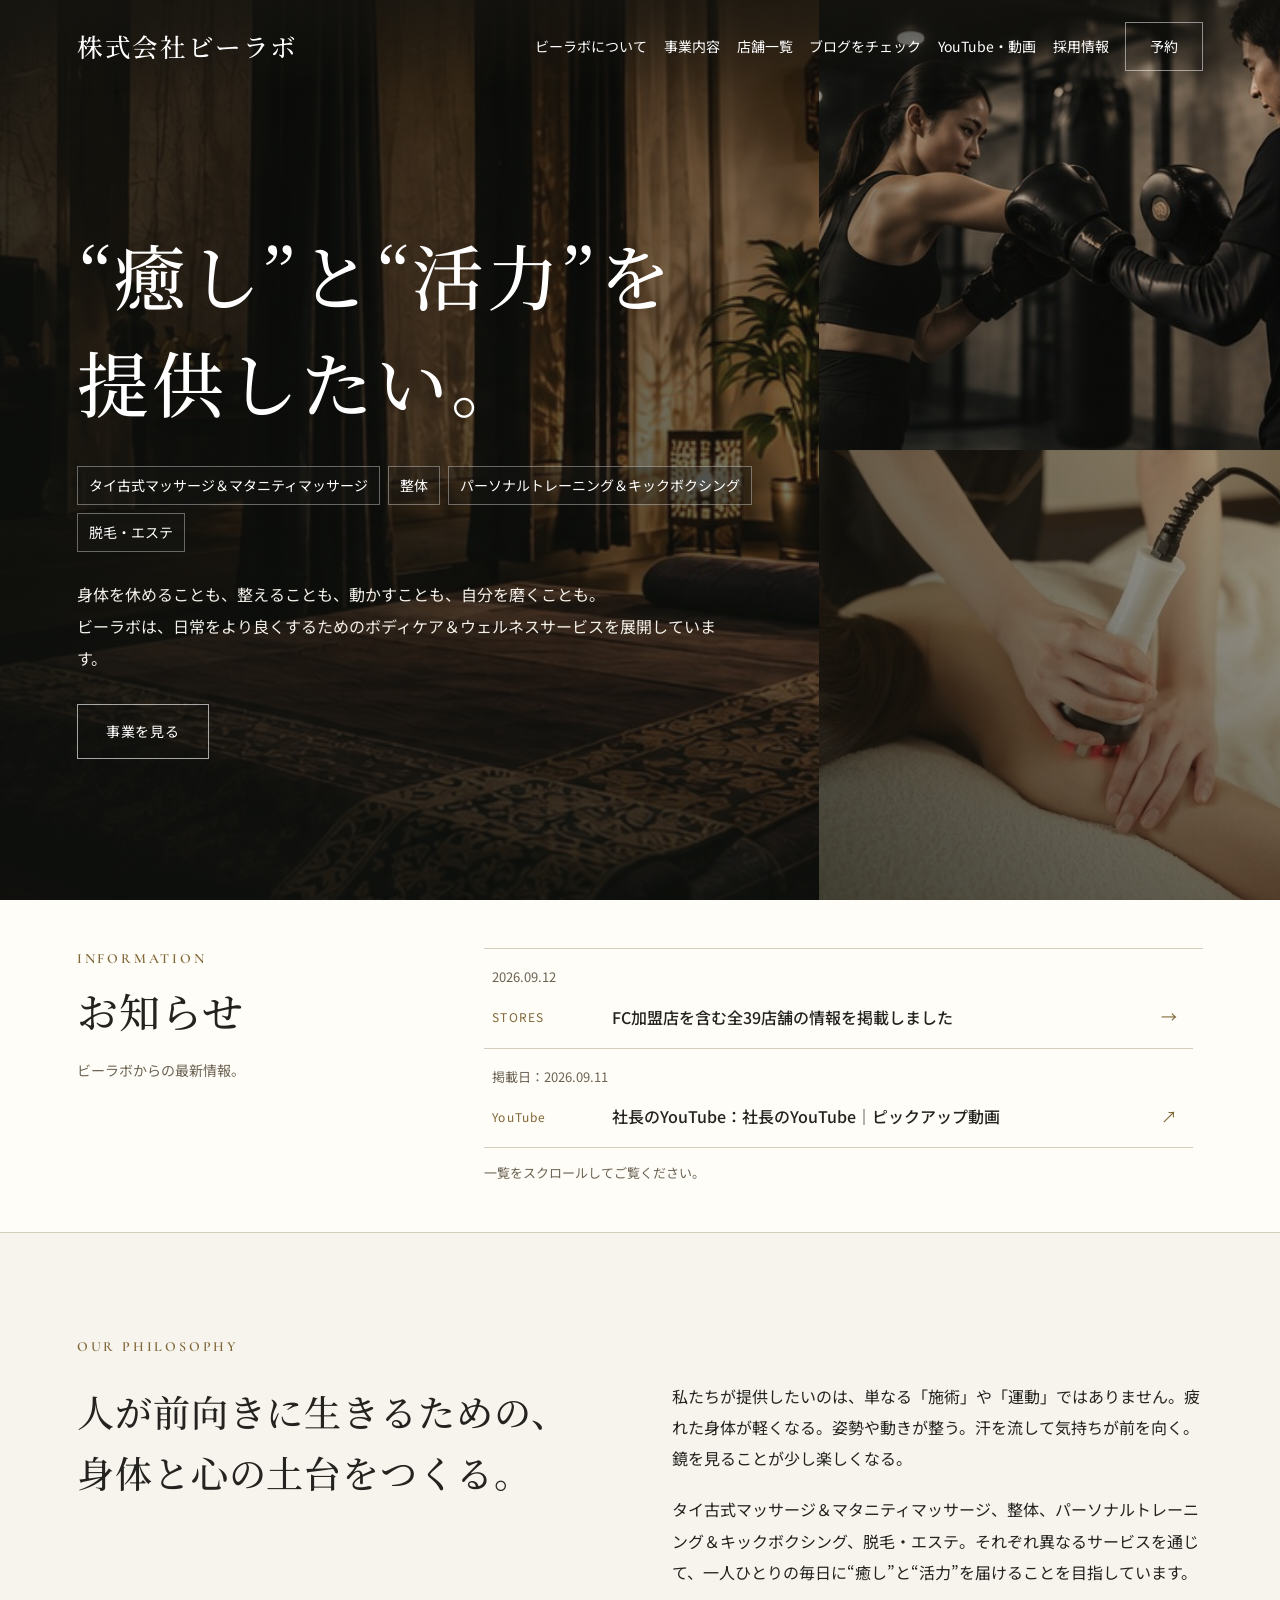
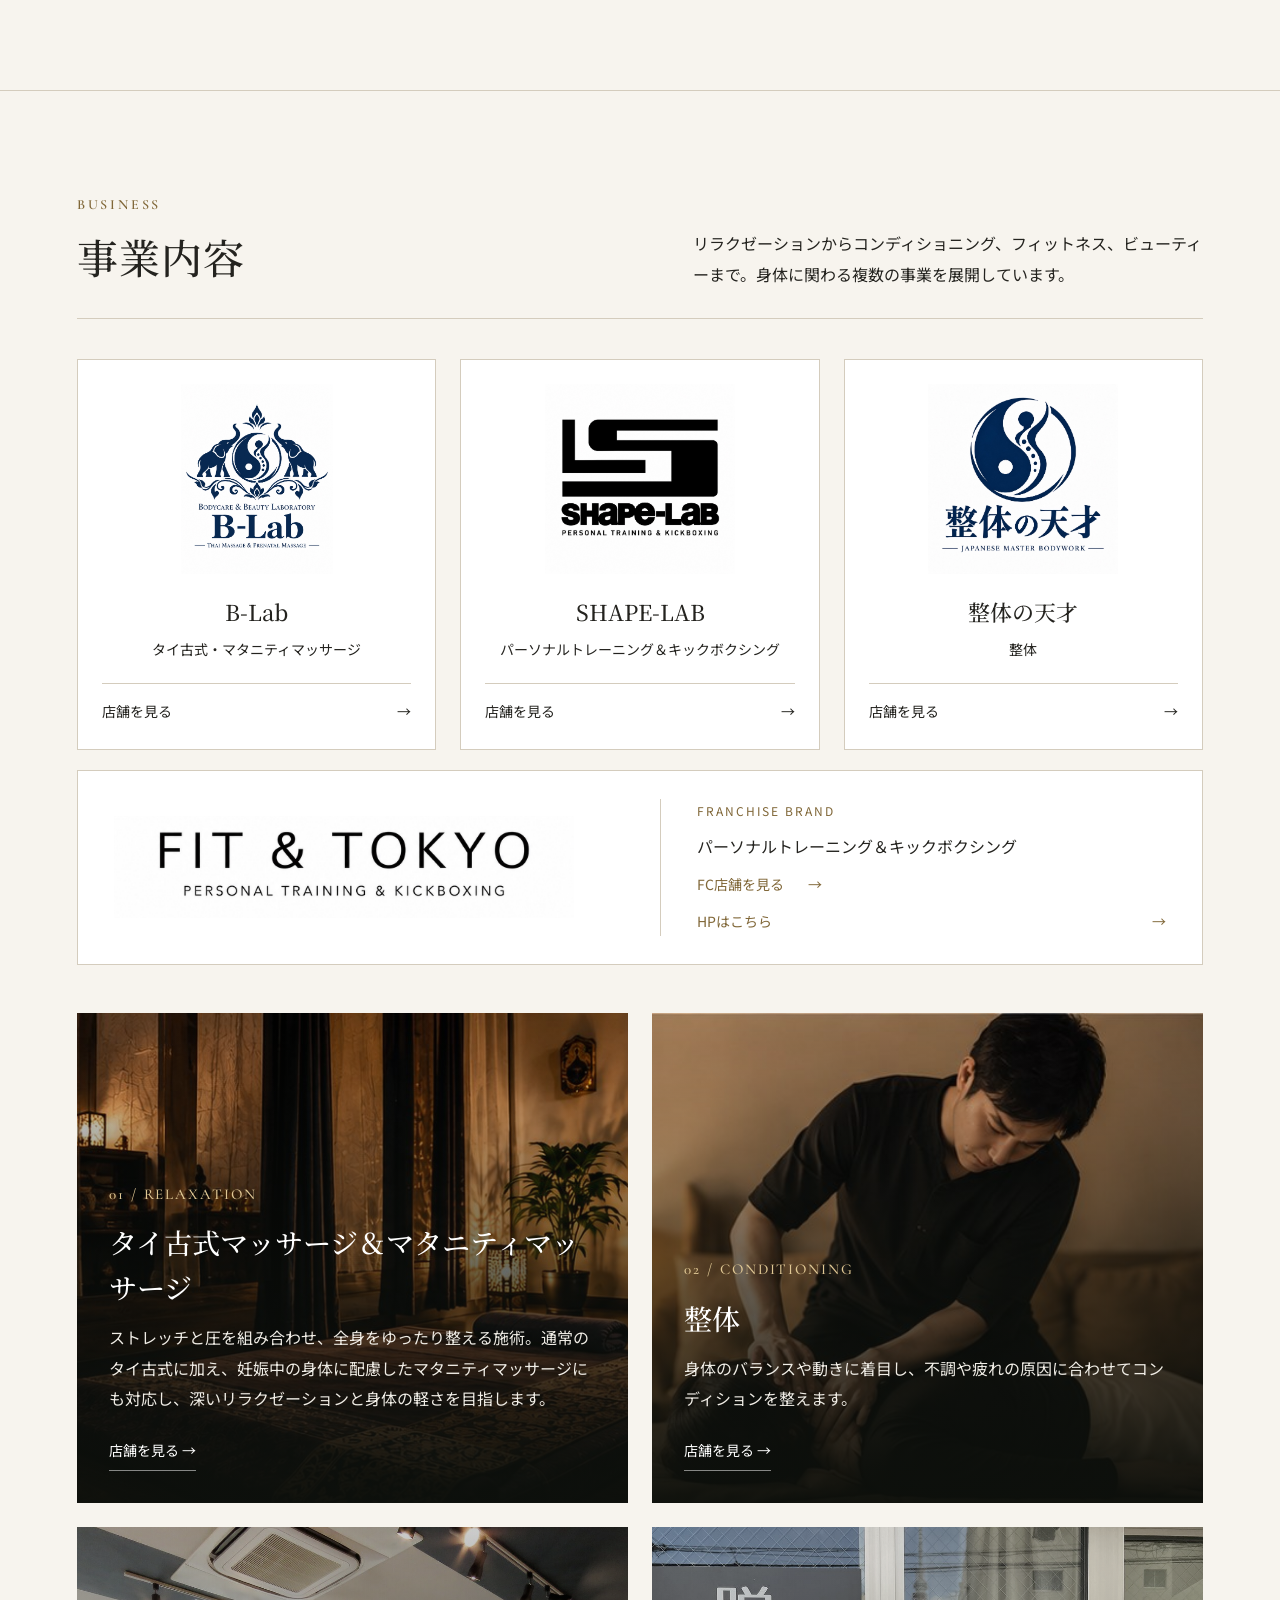
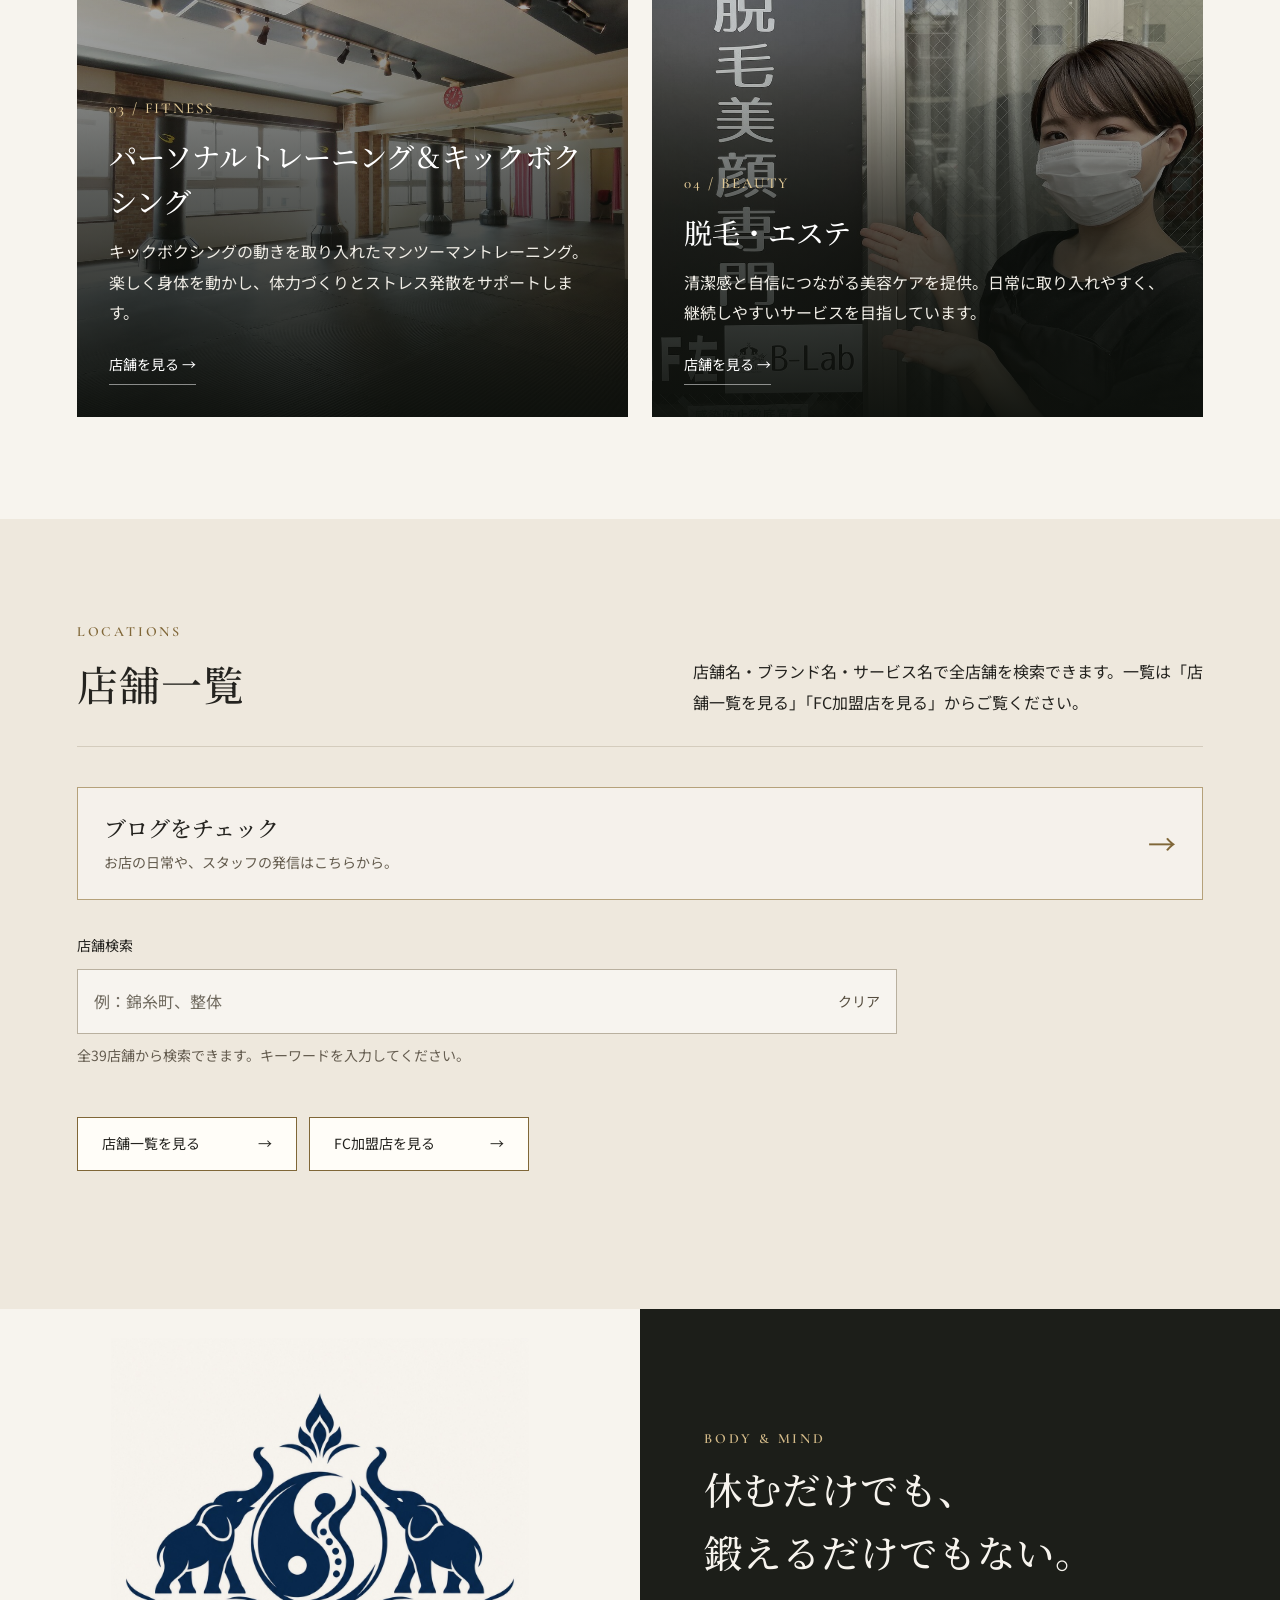
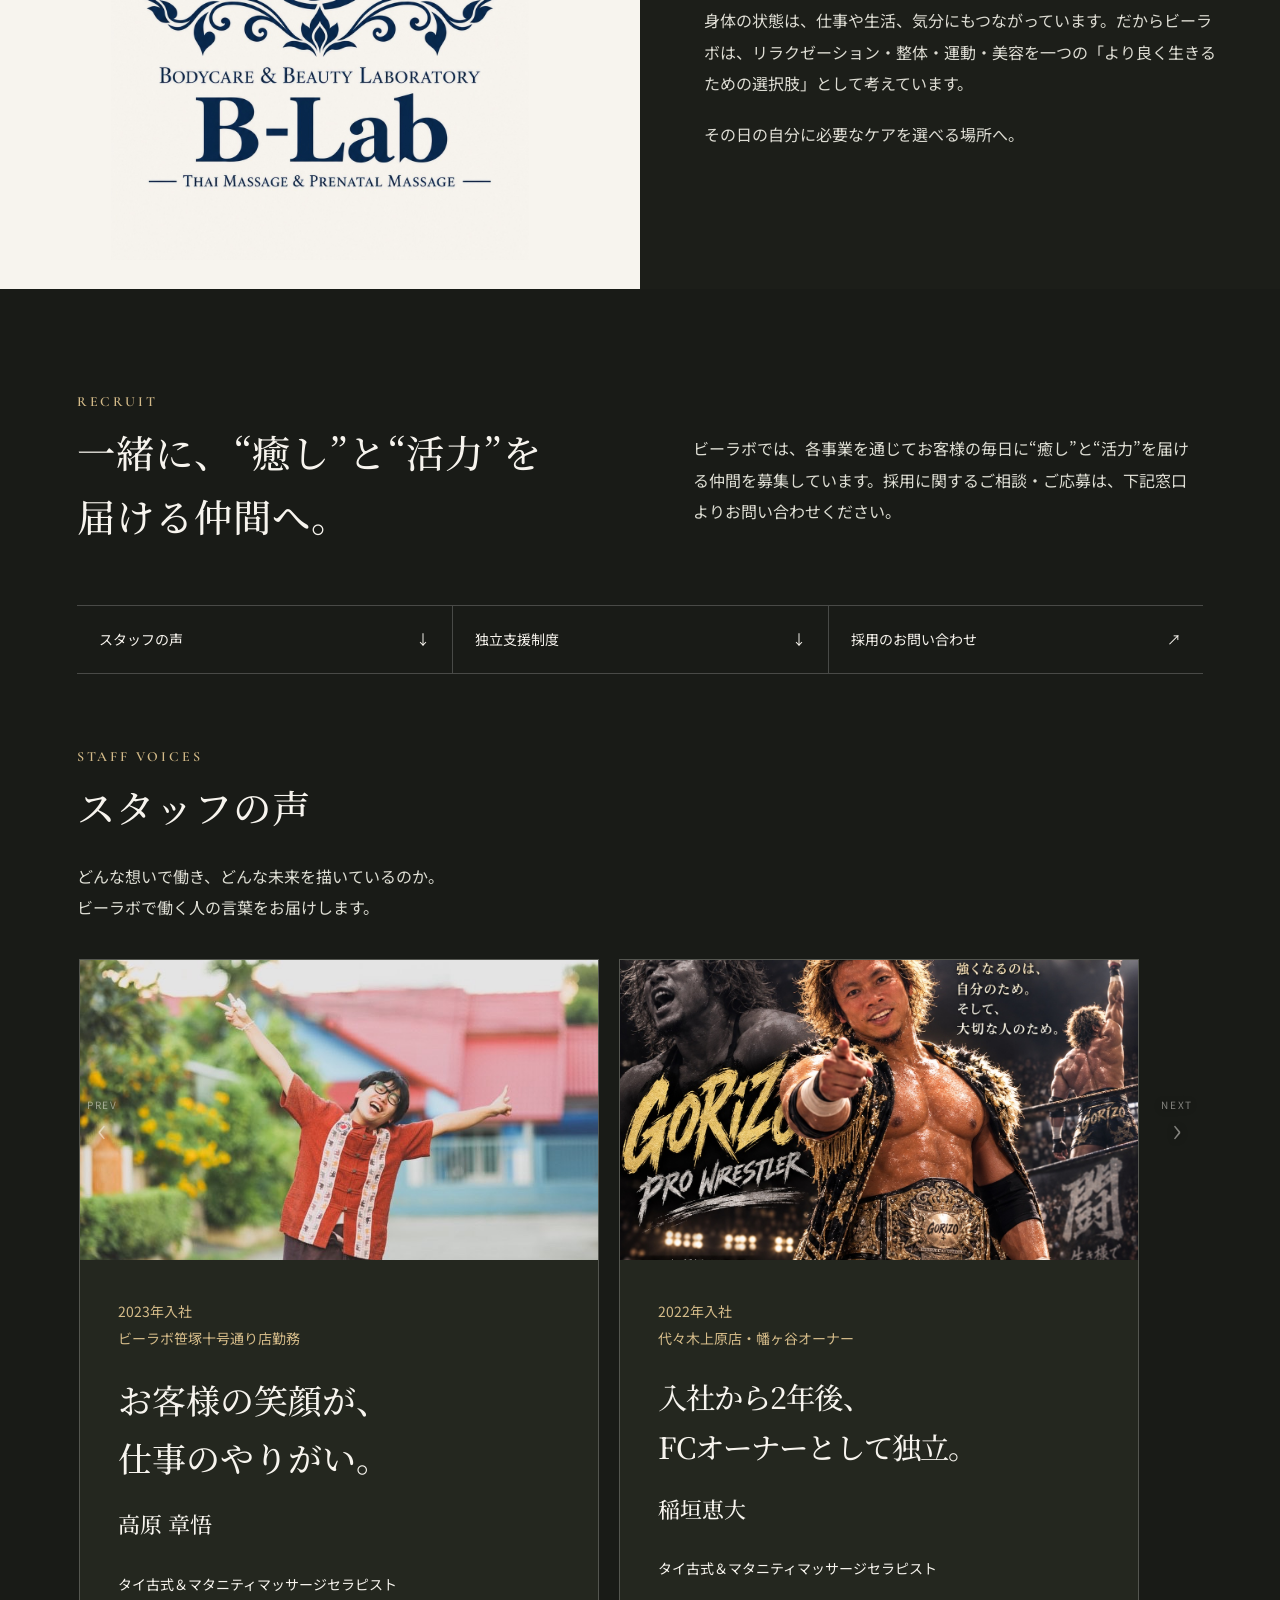
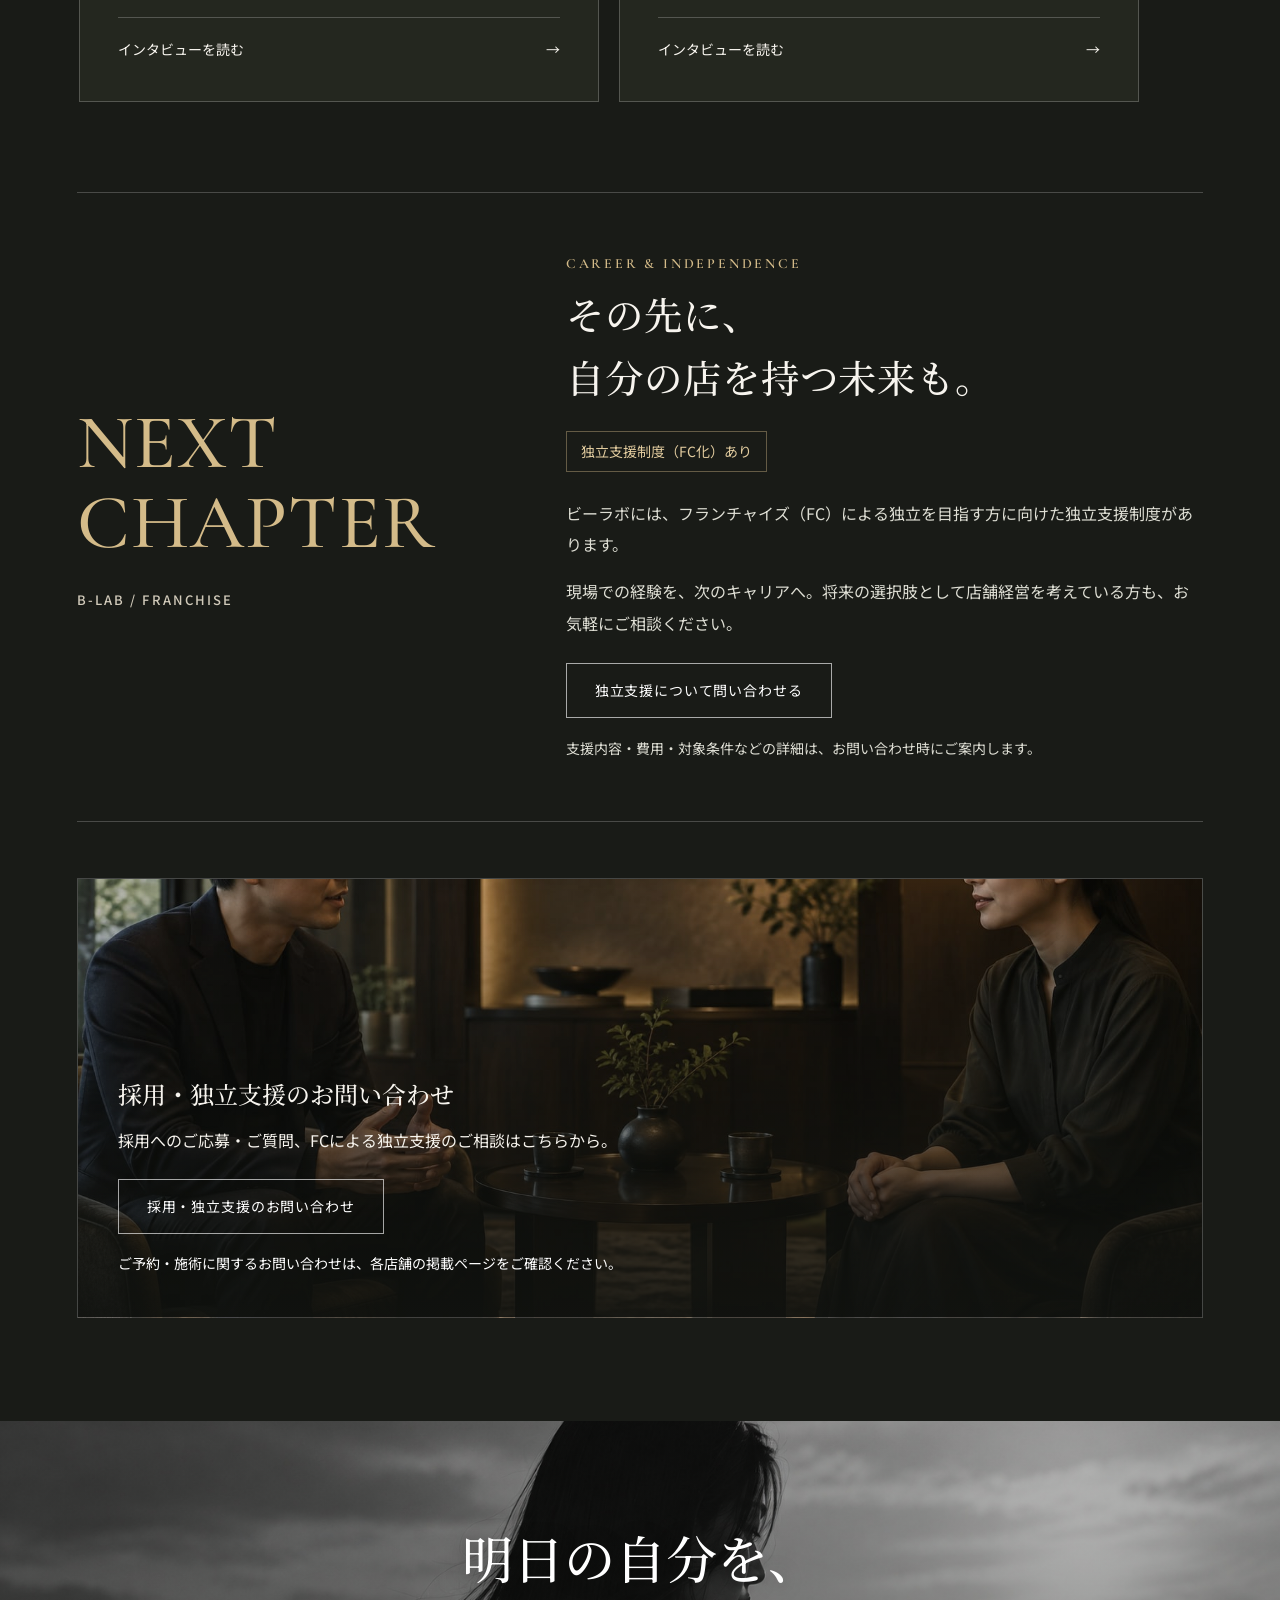
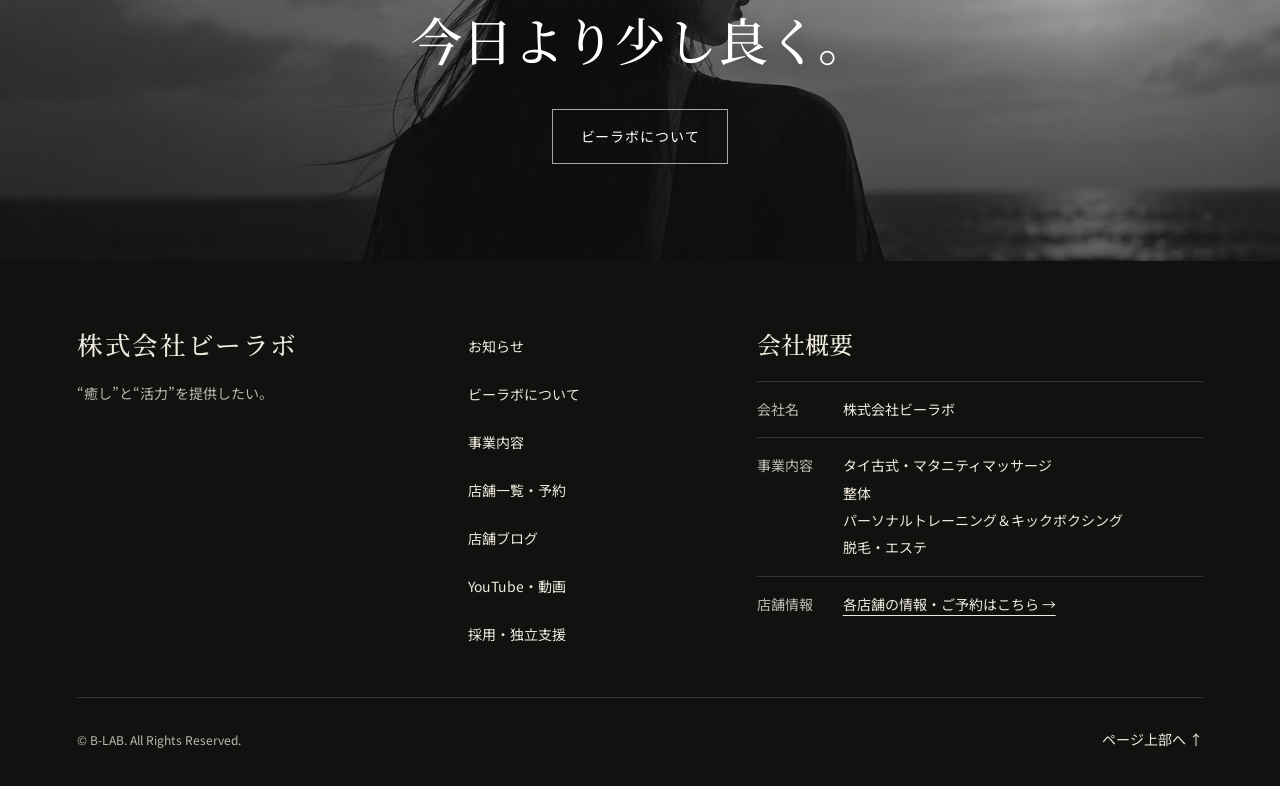
==== index.html @ 7baa9256 "Set B-LAB favicon" ====
<!doctype html>
<html lang="ja">
<head>
  <meta charset="utf-8" />
  <meta name="viewport" content="width=device-width, initial-scale=1" />
  <meta name="description" content="株式会社ビーラボ。タイ古式マッサージ＆マタニティマッサージ、整体、パーソナルトレーニング＆キックボクシング、脱毛・エステを通じて、“癒し”と“活力”を提供します。" />
  <meta name="google-site-verification" content="dTaSn4m3Mqe2Ze1Lvx7oLe61tn_nbYb9NrvXR_ks0ZA" />
  <link rel="canonical" href="https://bodycare-b-lab.com/" />
  <link rel="icon" type="image/svg+xml" href="/assets/b-lab-icon.svg" />
  <link rel="apple-touch-icon" href="/assets/b-lab-icon.svg" />
  <title>株式会社ビーラボ | “癒し”と“活力”を提供したい。</title>
  <script type="application/ld+json">
  {
    "@context":"https://schema.org",
    "@type":"Organization",
    "name":"株式会社ビーラボ",
    "url":"https://bodycare-b-lab.com/",
    "logo":"https://bodycare-b-lab.com/assets/b-lab-icon.svg",
    "description":"タイ古式マッサージ、マタニティマッサージ、整体、パーソナルトレーニング、キックボクシング、脱毛・エステを展開する株式会社ビーラボ"
  }
  </script>
  <link rel="preconnect" href="https://fonts.googleapis.com">
  <link rel="preconnect" href="https://fonts.gstatic.com" crossorigin>
  <link href="https://fonts.googleapis.com/css2?family=Cormorant+Garamond:wght@500;600&family=Noto+Sans+JP:wght@400;500;600;700&family=Noto+Serif+JP:wght@400;500;600&display=swap" rel="stylesheet">
  <style>
:root{--ink:#24231f;--paper:#f7f4ee;--gold:#806738;--line:#d4ccbd;--gutter:clamp(24px,6vw,100px);--serif:"Noto Serif JP",serif}
*{box-sizing:border-box}html{scroll-behavior:smooth;scroll-padding-top:100px}body{margin:0;background:var(--paper);color:var(--ink);font:400 16px/1.95 "Noto Sans JP",sans-serif}a{color:inherit;text-decoration:none}button,input{font:inherit}button,a{-webkit-tap-highlight-color:transparent}button{cursor:pointer}img{max-width:100%;display:block}h1,h2,h3,p{overflow-wrap:anywhere}[hidden]{display:none!important}:focus-visible{outline:3px solid #aa8648;outline-offset:5px}section[id]{scroll-margin-top:100px}
.site-header{position:fixed;inset:0 0 auto;z-index:100;display:flex;justify-content:space-between;align-items:center;gap:24px;padding:22px var(--gutter);color:#fff;background:linear-gradient(#171510a6,transparent);transition:background .25s,padding .25s}.site-header.scrolled,.site-header.menu-open{background:#181712f5;backdrop-filter:blur(14px)}.brand{font:500 clamp(22px,2vw,30px)/1.5 var(--serif);letter-spacing:.07em;white-space:nowrap}.nav{display:flex;gap:clamp(18px,2vw,32px);align-items:center;font-size:14px}.nav a{padding:10px 0}.nav a:hover{color:#dfc99d}.nav .nav-cta{border:1px solid #ffffff80;padding:10px 24px}.menu-toggle{display:none;color:inherit;background:none;border:1px solid #ffffff70;min-height:44px;padding:7px 14px;font-size:14px}
.hero{position:relative;min-height:min(900px,100svh);display:flex;align-items:center;color:white;background:#171510;isolation:isolate}.hero-grid{position:absolute;inset:0;display:grid;grid-template-columns:64% 36%;grid-template-rows:1fr 1fr;z-index:-2;overflow:hidden}.hero-grid div{background-position:center;background-size:cover;filter:saturate(.8);min-width:0}.hero-a{grid-row:1/3}.hero-overlay{position:absolute;inset:0;z-index:-1;background:linear-gradient(90deg,#0e100ddb 0%,#11130e85 60%,#11130e25),linear-gradient(0deg,#11130e75,transparent 65%)}.hero-content{width:100%;max-width:1600px;margin:auto;padding:180px var(--gutter) 100px}.hero h1{font:500 clamp(40px,5.6vw,80px)/1.5 var(--serif);letter-spacing:.04em;margin:0 0 30px}.hero-copy{max-width:660px;margin:26px 0 30px;font-size:16px;color:#f3f0e9;line-height:2}.service-tags{display:flex;flex-wrap:wrap;gap:8px;max-width:720px}.service-tags span{font-size:14px;border:1px solid #ffffff5c;padding:5px 11px;background:#181a1655}.btn{display:inline-flex;align-items:center;justify-content:center;min-height:52px;padding:13px 28px;border:1px solid;letter-spacing:.06em;font-size:14px;transition:background .2s,color .2s}.btn-light{color:white;border-color:#ffffffa0}.btn-light:hover{background:white;color:#24231f}.btn-dark{border-color:var(--ink)}
.section,.recruit{padding:clamp(72px,8vw,120px) max(var(--gutter),calc((100vw - 1320px)/2))}.kicker{font:600 14px/1.5 "Cormorant Garamond",serif;letter-spacing:.2em;color:var(--gold)}.lead-grid{display:grid;grid-template-columns:1fr 1fr;gap:clamp(32px,5vw,80px);margin-top:24px}.section h2,.split h2,.recruit h2{font:500 clamp(30px,3.2vw,46px)/1.65 var(--serif);letter-spacing:.025em;margin:8px 0 22px}.lead-grid h2{margin:0;font-size:clamp(29px,2.9vw,43px)}.lead-grid p{margin:0 0 20px}.lead-grid p:last-child{margin:0}.business{border-top:1px solid var(--line)}.section-heading{display:flex;justify-content:space-between;align-items:flex-end;gap:48px;margin-bottom:40px;padding-bottom:28px;border-bottom:1px solid var(--line)}.section-heading h2{margin-bottom:0}.section-heading p{max-width:510px;margin:0}.business-grid{display:grid;grid-template-columns:repeat(2,minmax(0,1fr));gap:24px}.business-card{position:relative;isolation:isolate;overflow:hidden;background:#252621;color:white;display:flex;align-items:flex-end;min-height:490px;padding:32px}.business-card::before{content:"";position:absolute;inset:0;z-index:-2;background-position:center;background-size:cover;transition:transform .5s}.business-card::after{content:"";position:absolute;inset:0;z-index:-1;background:linear-gradient(0deg,#0d100cf5,#0d100c9c 48%,#0d100c0d 100%)}.business-card:hover::before{transform:scale(1.035)}.business-no{font:500 15px/1.5 "Cormorant Garamond",serif;letter-spacing:.13em;color:#e0c895}.business-card h3{font:500 clamp(23px,2.2vw,32px)/1.6 var(--serif);margin:12px 0}.business-card p{font-size:16px;line-height:1.9;margin:0;color:#f0ede6}.business-card .inner::after{content:"店舗を見る →";display:inline-block;margin-top:24px;padding-bottom:5px;border-bottom:1px solid #ffffff80;font-size:14px}
.stores{background:#eee8dd}.store-search-wrap{margin:0 0 48px;max-width:820px}.store-search-label{display:block;font-size:14px;margin-bottom:10px}.store-search-box{display:grid;grid-template-columns:minmax(0,1fr) auto;background:#ffffff8c;border:1px solid #b9b09f;padding:0 16px}.store-search-box:focus-within{outline:2px solid var(--gold);outline-offset:3px}.store-search-box input{min-width:0;width:100%;appearance:none;border:0;background:transparent;padding:16px 0;color:var(--ink);font-size:16px;outline:none}.store-search-box input::placeholder{color:#706a5f}.store-search-box button{border:0;background:none;min-height:48px;padding:8px 0 8px 16px;font-size:14px;color:#554c3e}.store-search-count{font-size:14px;color:#655d50;margin:8px 0}.store-groups{display:grid;gap:48px}.store-group{display:grid;grid-template-columns:minmax(0,.8fr) minmax(0,1.5fr);gap:clamp(24px,5vw,80px);align-items:start}.store-group-head{display:flex;gap:16px;position:sticky;top:110px}.store-group-head>div{min-width:0}.store-group-no{font:500 22px/1.4 "Cormorant Garamond",serif;color:var(--gold)}.store-group-en{font:600 13px/1.6 "Cormorant Garamond",serif;letter-spacing:.1em;color:#796338}.store-group h3{font:500 25px/1.6 var(--serif);margin:8px 0 0}.store-list{border-top:1px solid #c9c0b0;min-width:0}.store-row{display:grid;grid-template-columns:minmax(0,1fr) auto;gap:20px;align-items:center;min-height:76px;padding:20px 10px;border-bottom:1px solid #c9c0b0;font-size:16px;transition:background .2s}.store-row:hover{background:#ffffff75}.store-row span{overflow-wrap:anywhere}.store-arrow{color:#796338;font-size:22px}.store-empty{padding:24px;border:1px solid var(--line)}
.split{display:grid;grid-template-columns:1fr 1fr;background:#1c1e19;color:#f7f4ee}.split-image{min-height:580px;background-position:center;background-size:cover}.split-copy{padding:72px clamp(28px,5vw,80px);align-self:center}.split h2{font-size:clamp(28px,3vw,44px)}.split p{color:#dddcd3;margin:0 0 20px}.split .kicker,.recruit .kicker{color:#d4bb89}.recruit{background:#191b17;color:#f7f4ee}.recruit-top{display:grid;grid-template-columns:1.1fr 1fr;gap:56px;align-items:center;margin-bottom:36px}.recruit h2{font-size:clamp(28px,3vw,44px)}.recruit-intro{color:#deded4;margin:0}.recruit-info{max-width:none}.contact-box{padding:40px;display:flex;flex-direction:column;align-items:flex-start;border:1px solid #ffffff38;background-color:#252820;background-position:center;background-size:cover}.contact-box h3{font:500 24px/1.6 var(--serif);margin:0 0 12px}.contact-box p{margin:0 0 22px;font-size:16px}.contact-box .recruit-note{font-size:14px;margin:16px 0 0;color:#deded4}.closing{min-height:440px;padding:80px 24px;display:grid;place-items:center;text-align:center;color:white;background-size:cover;background-position:center}.closing h2{font:500 clamp(32px,4vw,56px)/1.6 var(--serif);margin:0 0 28px}footer{padding:40px var(--gutter);background:#10120f;color:#eee9dd;display:flex;justify-content:space-between;align-items:center;gap:24px}footer p{font-size:12px;color:#b9baaf;margin:0}
@media(min-width:1600px){.hero-content{padding-left:140px}.hero{min-height:850px}}
@media(max-width:1050px){.site-header{padding:16px var(--gutter)}.menu-toggle{display:block}.nav{display:none;position:absolute;top:100%;left:0;right:0;background:#191b17;flex-direction:column;align-items:stretch;gap:0;padding:8px var(--gutter) 24px;max-height:calc(100dvh - 76px);overflow:auto}.nav.open{display:flex}.nav a{padding:16px 0;border-bottom:1px solid #ffffff26}.nav .nav-cta{text-align:center;margin-top:16px;padding:12px}.business-card{padding:26px;min-height:510px}.section-heading{gap:28px}.section-heading p{max-width:48%}.recruit-top{gap:32px}.store-group{grid-template-columns:minmax(0,1fr) minmax(0,1.4fr)}}
@media(max-width:760px){html{scroll-padding-top:88px}section[id]{scroll-margin-top:88px}.site-header{padding:14px 24px}.brand{font-size:22px;letter-spacing:.02em}.hero{min-height:100svh;align-items:flex-end}.hero-grid{grid-template-columns:1fr;grid-template-rows:1fr}.hero-a{grid-row:1;grid-column:1;background-position:57% center}.hero-b,.hero-c{display:none}.hero-overlay{background:linear-gradient(0deg,#10120df5 0%,#10120da6 58%,#10120d40 100%)}.hero-content{padding:150px 24px max(48px,env(safe-area-inset-bottom))}.hero h1{font-size:clamp(32px,7.8vw,54px);line-height:1.6;margin-bottom:24px;letter-spacing:0}.hero-copy{font-size:16px;margin:24px 0;line-height:1.9}.hero-copy br{display:none}.service-tags{gap:7px}.service-tags span{font-size:14px;padding:3px 8px;line-height:1.7}.hero .btn{min-width:180px}.section,.recruit{padding:72px 24px}.lead-grid,.recruit-top,.store-group,.split{grid-template-columns:minmax(0,1fr);gap:28px}.lead-grid h2{font-size:clamp(27px,5.6vw,36px)}.lead-grid h2 br{display:none}.section-heading{display:block;margin-bottom:28px;padding-bottom:24px}.section-heading p{max-width:none;margin-top:16px}.business-grid{grid-template-columns:minmax(0,1fr);gap:20px}.business-card{min-height:460px;padding:28px 24px}.business-card h3{font-size:27px}.store-groups{gap:40px}.store-group-head{position:static}.store-group h3{font-size:23px}.store-row{padding:20px 2px;gap:16px}.store-search-wrap{margin-bottom:36px}.store-search-box{padding:0 12px}.store-search-box button{padding-left:12px}.split{gap:0}.split-image{min-height:0;aspect-ratio:4/3}.split-copy{padding:56px 24px}.split h2,.recruit h2{font-size:clamp(27px,5.8vw,36px)}.recruit h2 br{display:none}.recruit-top{margin-bottom:28px}.contact-box{padding:28px 24px}.contact-box h3{font-size:22px}.contact-box .btn{width:100%}.closing{min-height:380px;padding:64px 24px}footer{display:block;padding:32px 24px}footer p{margin-top:16px}}
@media(max-width:360px){.site-header{padding:12px 16px}.brand{font-size:20px}.menu-toggle{padding:7px 10px}.hero-content{padding-left:20px;padding-right:20px}.section,.recruit{padding-left:20px;padding-right:20px}.business-card{padding:24px 20px}.business-card h3{font-size:24px}}
@media(prefers-reduced-motion:reduce){html{scroll-behavior:auto}*,*::before,*::after{transition:none!important;animation:none!important}}

.hero-a{grid-row:1/3;background-image:url("[data-uri]")}
.hero-b{background-image:url("[data-uri]")}
.hero-c{background-image:url("[data-uri]")}
.business-card:nth-child(1)::before{background-image:url("[data-uri]")}
.business-card:nth-child(2)::before{background-image:url("[data-uri]")}
.business-card:nth-child(3)::before{background-image:url("assets/personal-training-studio.jpg");background-position:48% center;filter:saturate(.7) brightness(.82) contrast(1.08)}
.business-card:nth-child(4)::before{background-image:url("[data-uri]")}
.contact-box{background:linear-gradient(0deg,rgba(16,18,15,.92),rgba(16,18,15,.34) 68%,rgba(16,18,15,.14)),url("assets/recruit-interview.jpg") center top/cover no-repeat;background-color:#191b17;min-height:440px;justify-content:flex-end}
@media(max-width:760px){.contact-box{background-image:linear-gradient(0deg,#191b17 0%,#191b17 55%,transparent 84%),url("assets/recruit-interview.jpg");background-size:100% 100%,100% auto;min-height:440px;padding-top:calc((100vw - 48px)/2.4)}}
.split-image{background-image:url("assets/b-lab-thai-logo.jpeg");background-color:#f7f4ee;background-size:auto 90%;background-position:center;background-repeat:no-repeat;background-blend-mode:multiply}
@media(max-width:760px){.split-image{aspect-ratio:1/1}}
.closing{background-image:linear-gradient(180deg,rgba(16,18,15,.22),rgba(16,18,15,.42) 60%,rgba(16,18,15,.65)),url("assets/closing-seaside.jpeg");background-position:center,center 44%;background-color:#10120f}.closing h2{text-shadow:0 2px 20px rgba(0,0,0,.4)}
@media(max-width:760px){.closing{min-height:460px;background-position:center,53% center}}

/* Careers and journal links */
.store-row{grid-template-columns:minmax(0,1fr);gap:10px;padding:22px 12px}.store-name{display:block;min-width:0;font-size:16px}.store-name:hover{text-decoration:underline;text-underline-offset:5px}.store-booking{display:block;margin-top:6px;font-size:13px;color:#66573b}.store-actions{display:flex;flex-wrap:wrap;gap:10px}.store-blog{display:inline-flex;align-items:center;gap:24px;min-height:44px;padding:7px 16px;border:1px solid #b9ae99;font-size:14px;background:#ffffff66}.store-blog:hover{background:white}.blog-unavailable{font-size:13px;color:#665e51}.recruit-nav{display:grid;grid-template-columns:repeat(3,minmax(0,1fr));border-top:1px solid #ffffff35;border-bottom:1px solid #ffffff35;margin:0 0 72px}.recruit-nav a{display:flex;justify-content:space-between;align-items:center;gap:12px;padding:20px 22px;font-size:14px}.recruit-nav a+a{border-left:1px solid #ffffff35}.recruit-nav a:hover{background:#ffffff0c}.career-heading{margin-bottom:32px}.career-heading p{margin:0;color:#deded4}.voices-block{padding-bottom:72px}.voices-layout{display:grid;grid-template-columns:1fr 1fr;border:1px solid #ffffff2d;background:#ffffff04}.voice-intro{padding:40px;border-right:1px solid #ffffff2d}.voice-status{display:inline-block;border:1px solid #bba780;color:#e2d5ba;padding:4px 12px;font-size:13px;letter-spacing:.08em}.voice-intro h3{font:500 clamp(26px,2.8vw,38px)/1.65 var(--serif);margin:24px 0 20px}.voice-intro p{font-size:16px;color:#deded4;margin:0}.voice-topics{padding:32px 40px}.voice-topics>div{display:flex;gap:20px;align-items:center;border-bottom:1px solid #ffffff25;padding:14px 0}.voice-topics>div span{font:500 22px "Cormorant Garamond",serif;color:#d4bb89}.voice-topics>div p{margin:0}.voice-footnote{font-size:14px;color:#deded4;margin:24px 0 12px}.text-link{display:inline-flex;align-items:center;gap:20px;min-height:44px;border-bottom:1px solid #d4bb89;font-size:14px;color:#ecdbb9}.franchise-block{display:grid;grid-template-columns:.8fr 1.2fr;border-top:1px solid #ffffff35;border-bottom:1px solid #ffffff35;padding:60px 0;gap:64px;margin-bottom:56px;align-items:center}.franchise-mark{font:500 clamp(48px,6vw,88px)/1.05 "Cormorant Garamond",serif;color:#d4bb89;letter-spacing:.015em}.franchise-mark span{display:block;font:500 13px/1.8 "Noto Sans JP",sans-serif;letter-spacing:.16em;margin-top:24px;color:#d1caba}.franchise-badge{display:inline-block;padding:6px 14px;border:1px solid #d4bb8966;color:#e2cc9f;font-size:14px;margin:0 0 10px}.franchise-copy p{color:#deded4}.franchise-copy .franchise-note{font-size:14px;line-height:1.8;margin:18px 0 0}.franchise-copy .btn{margin-top:8px}.recruit-info{scroll-margin-top:100px}
@media(max-width:760px){.recruit-nav{grid-template-columns:1fr;margin-bottom:48px}.recruit-nav a{padding:16px 4px;min-height:56px}.recruit-nav a+a{border-left:0;border-top:1px solid #ffffff25}.voices-block{padding-bottom:48px}.voices-layout{grid-template-columns:1fr}.voice-intro{padding:28px 24px;border-right:0;border-bottom:1px solid #ffffff2d}.voice-topics{padding:20px 24px 28px}.career-heading p br{display:none}.franchise-block{grid-template-columns:1fr;gap:32px;padding:40px 0;margin-bottom:40px}.franchise-mark{font-size:52px}.franchise-copy .btn{width:100%;padding:13px 16px}.store-row{padding:20px 4px}.store-blog{min-height:44px}.voice-topics>div{gap:14px}}

/* Compact locations; journal on a separate page. */
.store-row{padding:0;gap:0}.store-name{display:flex;justify-content:space-between;align-items:center;gap:20px;min-height:76px;padding:16px 10px}.store-booking{flex-shrink:0;margin:0;font-size:13px}.blog-gateway{display:flex;align-items:center;justify-content:space-between;gap:24px;border:1px solid #b5a17a;background:#ffffff65;padding:22px 26px;margin-bottom:32px;transition:background .2s}.blog-gateway:hover{background:#fff}.blog-gateway strong{display:block;font:500 22px/1.6 var(--serif)}.blog-gateway>span>span{display:block;font-size:14px;margin-top:4px;color:#645c4e}.gateway-arrow{font-size:28px;color:#806738}.nav{gap:clamp(12px,1.3vw,24px)}
@media(max-width:760px){.store-name{align-items:flex-start;flex-direction:column;gap:4px;padding:14px 2px;min-height:70px}.blog-gateway{padding:18px 20px}.blog-gateway strong{font-size:20px}.blog-gateway>span>span{font-size:14px}.nav{gap:0}}
</style>
<style>
.information{background:#fffdf8;border-bottom:1px solid var(--line);padding-top:64px;padding-bottom:64px}.info-layout{display:grid;grid-template-columns:1fr 2fr;gap:48px}.info-layout h2{margin-bottom:12px}.info-layout p{margin:0;color:#6c6353;font-size:14px}.information-list{min-width:0;border-top:1px solid var(--line)}.information-item{display:grid;grid-template-columns:100px minmax(0,1fr) 24px;gap:12px 20px;padding:22px 8px;border-bottom:1px solid var(--line);align-items:center}.information-item time{grid-column:1/-1;font-size:13px;color:#6c6353}.information-item strong{font-size:16px;font-weight:500;line-height:1.8}.info-category{font-size:12px;letter-spacing:.1em;color:var(--gold)}.info-arrow{color:var(--gold)}a.information-item:hover{background:#f4eee3}
footer.site-footer{display:block;padding:64px var(--gutter) 24px}.footer-inner{max-width:1320px;margin:auto;display:grid;grid-template-columns:1fr .7fr 1.3fr;gap:48px;padding-bottom:40px}.footer-brand .brand{white-space:normal}.footer-brand p{margin-top:16px;font-size:14px}.footer-nav{display:grid;align-content:start;gap:4px;font-size:14px}.footer-nav a{display:flex;align-items:center;min-height:44px}.footer-company h2{font:500 24px/1.6 var(--serif);margin:0 0 18px}.footer-company dl{margin:0;font-size:14px}.footer-company dl>div{display:grid;grid-template-columns:70px minmax(0,1fr);gap:16px;border-top:1px solid #ffffff26;padding:14px 0}.footer-company dt{color:#b9baaf}.footer-company dd{margin:0;overflow-wrap:anywhere}.footer-company a{text-decoration:underline;text-underline-offset:5px}.footer-bottom{max-width:1320px;margin:auto;border-top:1px solid #ffffff26;padding-top:20px;display:flex;align-items:center;justify-content:space-between;gap:20px}.footer-bottom p{margin:0}.footer-bottom a{font-size:14px;min-height:44px;display:inline-flex;align-items:center}
@media(max-width:1050px){.footer-inner{grid-template-columns:1fr 1fr}.footer-company{grid-column:1/-1}}
@media(max-width:760px){.info-layout{grid-template-columns:minmax(0,1fr);gap:24px}.information{padding:48px 24px}.information-item{grid-template-columns:minmax(0,1fr) 24px;gap:6px;padding:18px 2px}.information-item time,.info-category{grid-column:1}.information-item strong{grid-column:1;grid-row:auto}.info-arrow{grid-column:2;grid-row:2}.footer-inner{grid-template-columns:minmax(0,1fr);gap:32px}.footer-company{grid-column:auto}.footer-nav{grid-template-columns:1fr 1fr}.footer-bottom{align-items:flex-start;flex-direction:column;gap:8px}footer.site-footer{padding:48px 24px 24px}}
</style>
<style>
.brand-showcase{display:grid;grid-template-columns:repeat(3,minmax(0,1fr));gap:24px;margin:0 0 48px}
.brand-tile{min-width:0;display:flex;flex-direction:column;align-items:center;text-align:center;padding:24px;border:1px solid var(--line);background:#fff;color:var(--ink);transition:border-color .2s,box-shadow .2s}
.brand-tile:hover{border-color:var(--gold);box-shadow:0 8px 24px #24231f0c}
.brand-logo-frame{display:flex;align-items:center;justify-content:center;width:100%;height:190px;margin-bottom:20px}
.brand-logo-frame img{width:auto;height:auto;max-width:100%;max-height:190px;object-fit:contain}
.brand-tile-name{font:500 22px/1.6 var(--serif);margin-bottom:8px}
.brand-tile-service{font-size:14px;line-height:1.8;margin-bottom:20px}
.brand-tile-link{font-size:14px;border-top:1px solid var(--line);padding-top:14px;margin-top:auto;display:flex;justify-content:space-between;width:100%;text-align:left}
#brand-tensai{scroll-margin-top:110px}
@media(max-width:760px){.brand-showcase{grid-template-columns:minmax(0,1fr);gap:14px;margin-bottom:32px}.brand-tile{display:grid;grid-template-columns:110px minmax(0,1fr);gap:6px 18px;padding:20px;text-align:left;align-items:center}.brand-logo-frame{grid-column:1;grid-row:1/4;height:120px;margin:0}.brand-logo-frame img{max-height:120px;width:100%}.brand-tile-name{font-size:20px;margin:0}.brand-tile-service{margin:0;font-size:14px}.brand-tile-link{margin-top:6px;padding-top:10px}#brand-tensai{scroll-margin-top:88px}}
@media(max-width:380px){.brand-tile{grid-template-columns:90px minmax(0,1fr);gap:6px 14px;padding:16px}.brand-logo-frame{height:100px}.brand-tile-name{font-size:18px}}
</style>
<style>
.staff-carousel{display:flex;gap:20px;overflow-x:auto;overscroll-behavior-x:contain;scroll-snap-type:x mandatory;scrollbar-width:thin;padding:4px 2px 18px;-webkit-overflow-scrolling:touch}.staff-carousel::-webkit-scrollbar{height:8px}.staff-carousel::-webkit-scrollbar-thumb{background:#b7aa95;border-radius:999px}.staff-carousel .staff-feature{flex:0 0 min(520px,82vw);scroll-snap-align:start;display:flex;flex-direction:column;align-items:stretch;gap:0;background:#24271f;border:1px solid #ffffff38;color:#f7f4ee;overflow:hidden}.staff-carousel .staff-feature>img{display:block;width:100%;height:clamp(220px,30vw,300px);object-fit:cover;object-position:center}.staff-feature-copy{padding:clamp(24px,4vw,38px);min-height:232px}.staff-feature-year{font-size:14px;color:#d4bb89}.staff-feature-copy h3{font:500 clamp(24px,2.7vw,34px)/1.7 var(--serif);margin:18px 0 20px}.staff-feature-copy .staff-feature-name{font:500 22px/1.6 var(--serif);margin:0 0 22px;color:#f7f4ee}.staff-feature-more{display:flex;justify-content:space-between;gap:24px;font-size:14px;border-top:1px solid #ffffff38;padding-top:18px}.staff-feature:hover{border-color:#d4bb89}.staff-feature:hover .staff-feature-more{color:#d4bb89}
@media(max-width:760px){.staff-feature{grid-template-columns:minmax(0,1fr)}.staff-feature-copy{padding:26px 24px}.staff-feature-copy h3{font-size:28px;margin:14px 0 20px}}
</style>
<style>
.ownership-nav{display:flex;gap:12px;flex-wrap:wrap;margin-bottom:36px}.ownership-nav a{display:inline-flex;align-items:center;justify-content:center;min-height:48px;padding:12px 24px;border:1px solid var(--gold);font-size:14px}.ownership-nav a:hover{background:var(--ink);color:#fff}
.ownership-heading{display:flex;justify-content:space-between;align-items:center;gap:24px;padding:0 0 24px;margin-bottom:36px;border-bottom:1px solid #b9b09f}.ownership-heading h3{font:500 30px/1.6 var(--serif);margin:8px 0 0}.ownership-heading p{margin:0;font-size:14px}
.fc-ownership{margin-top:64px;padding:36px;background:#fffdf8;border:1px solid var(--line)}
.store-group h4{font:500 25px/1.6 var(--serif);margin:8px 0 0}
@media(max-width:760px){.ownership-heading{display:block;margin-bottom:28px}.ownership-heading p{margin-top:12px}.ownership-heading h3{font-size:27px}.fc-ownership{padding:24px 16px;margin-top:48px}.store-group h4{font-size:23px}.ownership-nav{gap:10px}.ownership-nav a{flex:1;padding:12px}.fc-ownership .store-group{gap:20px}}
</style>
<style>.ownership-nav a{min-width:220px;justify-content:space-between;gap:32px;background:#fffdf8}.ownership-nav a::after{content:"→"}#storeSearchResults{margin-top:32px}@media(max-width:760px){.ownership-nav{flex-direction:column}.ownership-nav a{min-width:0;width:100%;padding:20px}}</style><style>.store-list-panel{min-width:0;min-height:0;align-self:start}.store-list[data-store-scroll]{display:block;min-height:0;overflow-y:auto;overflow-x:hidden;scrollbar-gutter:stable;scrollbar-width:auto;scrollbar-color:#806738 #eee8dd;-webkit-overflow-scrolling:touch;padding-right:8px;box-sizing:border-box}.store-list[data-store-scroll]:focus-visible{outline:2px solid #806738;outline-offset:4px}.store-scroll-note{font-size:14px;color:#6c6353;margin:12px 0 0;line-height:1.8}</style><style>.information-panel{min-width:0;min-height:0;align-self:start}.information-list[data-news-scroll]{overflow-y:auto;overflow-x:hidden;scrollbar-gutter:stable;scrollbar-color:#806738 #eee8dd;-webkit-overflow-scrolling:touch;box-sizing:border-box}.information-list[data-news-scroll]:focus-visible{outline:2px solid #806738;outline-offset:4px}.info-layout .information-scroll-note{font-size:13px;margin:12px 0 0;line-height:1.8;color:#6c6353}</style><style>
.hero-grid .hero-c{background-position:50% 50%;filter:saturate(.78) brightness(.9)}
.business-card:nth-child(4)::before{background-position:68% center;filter:saturate(.78) brightness(.93)}
.business-card:nth-child(4)::after{background:linear-gradient(0deg,#0d100cf5 0%,#0d100ca8 42%,#0d100c28 75%,#0d100c14 100%)}
@media(max-width:760px){.business-card:nth-child(4)::before{background-position:66% center}}
</style>
<style id="fit-brand-styles">
.brand-showcase{margin-bottom:20px}
.fit-brand-banner{display:grid;grid-template-columns:minmax(0,1fr) minmax(0,1fr);gap:40px;align-items:center;padding:28px 36px;margin:0 0 48px;border:1px solid var(--line);background:#fff;color:var(--ink);transition:border-color .2s,box-shadow .2s}
.fit-brand-banner:hover{border-color:var(--gold);box-shadow:0 8px 24px #24231f0c}
.fit-brand-logo{display:block;min-width:0;width:100%;max-width:460px;aspect-ratio:4.5;overflow:hidden}
.fit-brand-logo img{display:block;width:100%;height:100%;object-fit:cover;object-position:center}
.fit-brand-copy{display:flex;min-width:0;flex-direction:column;align-items:flex-start;gap:10px;border-left:1px solid var(--line);padding-left:36px}
.fit-brand-kicker{font-size:12px;letter-spacing:.16em;color:var(--gold)}
.fit-brand-service{font-size:16px;line-height:1.8}
.fit-brand-link{font-size:14px;display:flex;gap:24px;align-items:center;color:var(--gold)}
@media(max-width:760px){.fit-brand-banner{grid-template-columns:minmax(0,1fr);gap:22px;padding:28px 24px;margin-bottom:32px}.fit-brand-logo{max-width:400px;margin:auto}.fit-brand-copy{border-left:0;border-top:1px solid var(--line);padding:20px 0 0;gap:8px}.fit-brand-service{font-size:14px}.fit-brand-link{align-self:stretch;justify-content:space-between}}
</style>
<link rel="stylesheet" href="hero-video.css">
<script src="hero-video.js" defer></script>
<style>.staff-carousel-shell{position:relative}.staff-carousel{margin-top:4px}.staff-carousel-hint{position:absolute;z-index:3;top:145px;display:flex;flex-direction:column;align-items:center;gap:1px;color:#f7f4ee;opacity:.48;text-shadow:0 1px 8px #000;pointer-events:none;line-height:1}.staff-carousel-hint span{font-size:10px;letter-spacing:.18em;text-transform:uppercase}.staff-carousel-hint b{font:300 34px/1 "Noto Sans JP",sans-serif}.staff-carousel-hint-prev{left:10px}.staff-carousel-hint-next{right:10px}.staff-carousel .staff-feature:nth-child(2)>img{object-position:center 20%}.staff-carousel .staff-feature-copy{display:flex;flex-direction:column}.staff-carousel .staff-feature:nth-child(2) .staff-feature-copy h3{font-size:clamp(20px,2.3vw,30px);letter-spacing:-.03em;white-space:nowrap}.staff-carousel .staff-feature-more{margin-top:auto}@media(max-width:760px){.staff-carousel{gap:14px;padding-right:12vw}.staff-carousel .staff-feature{flex-basis:84vw}.staff-carousel .staff-feature>img{height:220px}.staff-carousel .staff-feature:nth-child(2)>img{object-position:center 20%}.staff-feature-copy{min-height:250px;padding:24px 22px}.staff-carousel-hint{top:108px}.staff-carousel-hint-prev{left:7px}.staff-carousel-hint-next{right:7px}}</style>
<style id="fit-home-news-tweaks">
.fit-brand-logo{position:relative;cursor:pointer}
.fit-brand-home-label{position:absolute;right:12px;bottom:10px;padding:6px 12px;background:#24231fcc;color:#fff;font-size:13px;letter-spacing:.08em;line-height:1.4}
.fit-brand-logo:hover .fit-brand-home-label{background:#806738}
.information{padding-top:48px;padding-bottom:48px}
.information-item{padding-top:15px;padding-bottom:15px}
@media(max-width:760px){.fit-brand-home-label{right:8px;bottom:8px;font-size:12px;padding:5px 9px}.information{padding-top:38px;padding-bottom:38px}.information-item{padding-top:12px;padding-bottom:12px}}
</style>
<style id="staff-news-fit-layout">
.staff-carousel .staff-feature-copy{display:flex;flex:1;flex-direction:column;min-height:360px}
.staff-carousel .staff-feature-more{margin-top:auto}
.fit-brand-home-link{display:flex;align-items:center;justify-content:space-between;align-self:stretch;gap:24px;font-size:14px;color:var(--gold);white-space:nowrap}
.fit-brand-home-link:hover{text-decoration:underline}
.information-list[data-news-scroll]{max-height:320px;overflow-y:auto;overscroll-behavior:contain;scrollbar-gutter:stable;scrollbar-width:thin;scrollbar-color:#806738 #eee8dd;-webkit-overflow-scrolling:touch}
.information-list[data-news-scroll]:focus-visible{outline:2px solid var(--gold);outline-offset:4px}
@media(max-width:760px){.staff-carousel .staff-feature-copy{min-height:300px}.information-list[data-news-scroll]{max-height:270px}}
</style>
</head>
<body class="variant-hybrid">
<header class="site-header">
  <a class="brand" href="#top">株式会社ビーラボ</a>
  <button class="menu-toggle" aria-label="メニューを開く" aria-expanded="false" aria-controls="primaryNav" type="button">メニュー</button>
  <nav class="nav" id="primaryNav" aria-label="メインメニュー">
    <a href="#concept">ビーラボについて</a>
    <a href="#business">事業内容</a>
    <a href="#stores">店舗一覧</a>
    <a href="blogs.html">ブログをチェック</a>
    <a href="youtube.html">YouTube・動画</a>
    <a href="#recruit">採用情報</a>
    <a class="nav-cta" href="#stores">予約</a>
  </nav>
</header>

<main id="top">
  <section class="hero">
    <div class="hero-grid" aria-hidden="true"><div class="hero-a"></div><div class="hero-b"></div><div class="hero-c"></div></div>
    <video class="hero-video" id="heroVideo" data-src="assets/hero-businesses.mp4" poster="assets/hero-businesses-poster.jpg" autoplay muted loop playsinline preload="none" aria-hidden="true" tabindex="-1"></video>
    <div class="hero-overlay"></div>
    <div class="hero-content">
      <h1>“癒し”と“活力”を<br>提供したい。</h1>
      <div class="service-tags">
        <span>タイ古式マッサージ＆マタニティマッサージ</span><span>整体</span><span>パーソナルトレーニング＆キックボクシング</span><span>脱毛・エステ</span>
      </div>
      <p class="hero-copy">身体を休めることも、整えることも、動かすことも、自分を磨くことも。<br>ビーラボは、日常をより良くするためのボディケア＆ウェルネスサービスを展開しています。</p>
      <a class="btn btn-light" href="#business">事業を見る</a>
    </div>
  </section>

<section class="section information" id="information" aria-labelledby="information-title">
<div class="info-layout"><div><div class="kicker">INFORMATION</div><h2 id="information-title">お知らせ</h2><p>ビーラボからの最新情報。</p></div>
<div class="information-list" data-news-scroll tabindex="0" aria-label="最新のお知らせ">
<a class="information-item" href="#stores"><time datetime="2026-09-12">2026.09.12</time><span class="info-category">STORES</span><strong>FC加盟店を含む全39店舗の情報を掲載しました</strong><span class="info-arrow" aria-hidden="true">→</span></a>
<a class="information-item" id="youtube-information" href="youtube.html"><span class="info-category">YouTube</span><strong>社長・スタッフのチャンネルはこちら</strong><span class="info-arrow" aria-hidden="true">→</span></a>
<div class="information-item"><time datetime="2026-09-11">2026.09.11</time><span class="info-category">NEWS</span><strong>コーポレートサイトを公開しました</strong></div>
</div></div></section>
  <section class="section" id="concept">
    <div class="kicker">OUR PHILOSOPHY</div>
    <div class="lead-grid">
      <h2>人が前向きに生きるための、<br>身体と心の土台をつくる。</h2>
      <div>
        <p>私たちが提供したいのは、単なる「施術」や「運動」ではありません。疲れた身体が軽くなる。姿勢や動きが整う。汗を流して気持ちが前を向く。鏡を見ることが少し楽しくなる。</p>
        <p>タイ古式マッサージ＆マタニティマッサージ、整体、パーソナルトレーニング＆キックボクシング、脱毛・エステ。それぞれ異なるサービスを通じて、一人ひとりの毎日に“癒し”と“活力”を届けることを目指しています。</p>
      </div>
    </div>
  </section>

  <section class="section business" id="business">
    <div class="section-heading">
      <div><div class="kicker">BUSINESS</div><h2>事業内容</h2></div>
      <p>リラクゼーションからコンディショニング、フィットネス、ビューティーまで。身体に関わる複数の事業を展開しています。</p>
    </div>
    <nav class="brand-showcase" aria-label="ブランドから店舗を探す"><a class="brand-tile" href="stores.html#stores-thai"><span class="brand-logo-frame"><img src="assets/b-lab-thai-logo.jpeg" width="1122" height="1402" alt="B-Lab タイ古式・マタニティマッサージ" loading="lazy" decoding="async"></span><span class="brand-tile-name">B-Lab</span><span class="brand-tile-service">タイ古式・マタニティマッサージ</span><span class="brand-tile-link">店舗を見る <span aria-hidden="true">→</span></span></a>
<a class="brand-tile" href="stores.html#stores-training"><span class="brand-logo-frame"><img src="[data-uri]" width="1254" height="1254" alt="SHAPE-LAB" loading="lazy" decoding="async"></span><span class="brand-tile-name">SHAPE-LAB</span><span class="brand-tile-service">パーソナルトレーニング＆キックボクシング</span><span class="brand-tile-link">店舗を見る <span aria-hidden="true">→</span></span></a>
<a class="brand-tile" href="stores.html#brand-tensai"><span class="brand-logo-frame"><img src="[data-uri]" width="1254" height="1254" alt="整体の天才" loading="lazy" decoding="async"></span><span class="brand-tile-name">整体の天才</span><span class="brand-tile-service">整体</span><span class="brand-tile-link">店舗を見る <span aria-hidden="true">→</span></span></a></nav>
<div class="fit-brand-banner">
  <a class="fit-brand-logo" href="http://www.fitandtokyo.jp" target="_blank" rel="noopener noreferrer"><img src="assets/fit-tokyo-logo.jpeg" width="1254" height="1254" alt="FIT &amp; TOKYO — PERSONAL TRAINING &amp; KICKBOXING" loading="lazy" decoding="async"></a>
  <span class="fit-brand-copy"><span class="fit-brand-kicker">FRANCHISE BRAND</span><span class="fit-brand-service">パーソナルトレーニング＆キックボクシング</span><a class="fit-brand-link" href="fc-stores.html#fc-stores-training">FC店舗を見る <span aria-hidden="true">→</span></a><a class="fit-brand-home-link" href="http://www.fitandtokyo.jp" target="_blank" rel="noopener noreferrer">HPはこちら <span aria-hidden="true">→</span></a></span>
</div>

<div class="business-grid">
      <a class="business-card business-card-link" href="stores.html#stores-thai"><div class="inner"><span class="business-no">01 / RELAXATION</span><h3>タイ古式マッサージ＆マタニティマッサージ</h3><p>ストレッチと圧を組み合わせ、全身をゆったり整える施術。通常のタイ古式に加え、妊娠中の身体に配慮したマタニティマッサージにも対応し、深いリラクゼーションと身体の軽さを目指します。</p></div></a>
      <a class="business-card business-card-link" href="stores.html#stores-seitai"><div class="inner"><span class="business-no">02 / CONDITIONING</span><h3>整体</h3><p>身体のバランスや動きに着目し、不調や疲れの原因に合わせてコンディションを整えます。</p></div></a>
      <a class="business-card business-card-link" href="stores.html#stores-training"><div class="inner"><span class="business-no">03 / FITNESS</span><h3>パーソナルトレーニング＆キックボクシング</h3><p>キックボクシングの動きを取り入れたマンツーマントレーニング。楽しく身体を動かし、体力づくりとストレス発散をサポートします。</p></div></a>
      <a class="business-card business-card-link" href="stores.html#stores-beauty"><div class="inner"><span class="business-no">04 / BEAUTY</span><h3>脱毛・エステ</h3><p>清潔感と自信につながる美容ケアを提供。日常に取り入れやすく、継続しやすいサービスを目指しています。</p></div></a>
    </div>
  </section>


  <section class="section stores" id="stores">
    <div class="section-heading stores-heading">
      <div>
        <div class="kicker">LOCATIONS</div>
        <h2>店舗一覧</h2>
      </div>
      <p>店舗名・ブランド名・サービス名で全店舗を検索できます。一覧は「店舗一覧を見る」「FC加盟店を見る」からご覧ください。</p>
    </div>

    <a class="blog-gateway" href="blogs.html"><span><strong>ブログをチェック</strong><span>お店の日常や、スタッフの発信はこちらから。</span></span><span class="gateway-arrow" aria-hidden="true">→</span></a>
    <div class="store-search-wrap">
      <label class="store-search-label" for="storeSearch">店舗検索</label>
      <div class="store-search-box">
        <input id="storeSearch" type="search" placeholder="例：錦糸町、整体" autocomplete="off" />
        <button id="storeSearchClear" type="button" aria-label="検索をクリア">クリア</button>
      </div>
      <p id="storeSearchCount" class="store-search-count" role="status" aria-live="polite">全39店舗から検索できます。キーワードを入力してください。</p>
    </div>

    <nav class="ownership-nav" aria-label="店舗区分から探す"><a href="stores.html">店舗一覧を見る</a><a href="fc-stores.html">FC加盟店を見る</a></nav>
<div id="storeSearchResults" hidden><section class="store-ownership" id="direct-stores" aria-label="店舗一覧"><div class="store-groups" id="storeGroups">

      <section class="store-group" id="stores-thai" data-category="タイ式マッサージ タイ古式 マタニティマッサージ マタニティ リラクゼーション">
        <div class="store-group-head">
          <span class="store-group-no">01</span>
          <div>
            <div class="store-group-en">THAI TRADITIONAL & MATERNITY MASSAGE</div>
            <h4>タイ古式マッサージ＆マタニティマッサージ</h4>
          </div>
        </div>
        <div class="store-list">
          <div class="store-row" data-search="ビーラボ 笹塚十号通り店 タイ式マッサージ タイ古式 マタニティマッサージ マタニティ 笹塚"><a class="store-name" href="https://beauty.hotpepper.jp/kr/slnH000269535/" target="_blank" rel="noopener">ビーラボ 笹塚十号通り店<span class="store-booking">店舗情報・予約 ↗</span></a></div>
          <div class="store-row" data-search="ビーラボ錦糸町店 錦糸町 タイ式マッサージ タイ古式 マタニティマッサージ マタニティ"><a class="store-name" href="https://beauty.hotpepper.jp/kr/slnH000269519/" target="_blank" rel="noopener">ビーラボ錦糸町店<span class="store-booking">店舗情報・予約 ↗</span></a></div>
          <div class="store-row" data-search="ビーラボ 錦糸町北口駅前店 錦糸町 北口 タイ式マッサージ タイ古式 マタニティマッサージ マタニティ"><a class="store-name" href="https://beauty.hotpepper.jp/kr/slnH000394713/" target="_blank" rel="noopener">ビーラボ 錦糸町北口駅前店<span class="store-booking">店舗情報・予約 ↗</span></a></div>
        </div>
      </section>

      <section class="store-group" id="stores-training" data-category="パーソナルトレーニング キックボクシング フィットネス シェイプラボ">
        <div class="store-group-head">
          <span class="store-group-no">02</span>
          <div>
            <div class="store-group-en">PERSONAL TRAINING & KICKBOXING</div>
            <h4>パーソナルトレーニング＆キックボクシング</h4>
          </div>
        </div>
        <div class="store-list">
          <div class="store-row" data-search="シェイプラボ 水天宮前店 水天宮前 パーソナルトレーニング キックボクシング"><a class="store-name" href="https://beauty.hotpepper.jp/kr/slnH000447342/" target="_blank" rel="noopener">シェイプラボ 水天宮前店<span class="store-booking">店舗情報・予約 ↗</span></a></div>
          <div class="store-row" data-search="シェイプラボ 錦糸公園店 錦糸町 錦糸公園 パーソナルトレーニング キックボクシング"><a class="store-name" href="https://beauty.hotpepper.jp/kr/slnH000701863/" target="_blank" rel="noopener">シェイプラボ 錦糸公園店<span class="store-booking">店舗情報・予約 ↗</span></a></div>
        </div>
      </section>

      <section class="store-group" id="stores-seitai" data-category="整体 シアツ SHIATSU">
        <div class="store-group-head">
          <span class="store-group-no">03</span>
          <div>
            <div class="store-group-en">BODY CONDITIONING</div>
            <h4>整体</h4>
          </div>
        </div>
        <div class="store-list">
          <div class="store-row" data-search="シアツ整体 錦糸町北口駅前店 SHIATSU整体 錦糸町 北口 整体"><a class="store-name" href="https://beauty.hotpepper.jp/kr/slnH000539436/" target="_blank" rel="noopener">シアツ整体 錦糸町北口駅前店（SHIATSU整体）<span class="store-booking">店舗情報・予約 ↗</span></a></div>
          <div class="store-row" id="brand-tensai" data-search="整体の天才 錦糸町北口店 錦糸町 北口 整体"><a class="store-name" href="https://beauty.hotpepper.jp/kr/slnH000541184/" target="_blank" rel="noopener">整体の天才 錦糸町北口店<span class="store-booking">店舗情報・予約 ↗</span></a></div>
          <div class="store-row" data-search="整体の天才 錦糸公園店 錦糸町 錦糸公園 整体"><a class="store-name" href="https://beauty.hotpepper.jp/kr/slnH000701865/" target="_blank" rel="noopener">整体の天才 錦糸公園店<span class="store-booking">店舗情報・予約 ↗</span></a></div>
        <div class="store-row" data-search="整体の天才 水天宮前店"><a class="store-name" href="https://beauty.hotpepper.jp/kr/slnH000612297/" target="_blank" rel="noopener">整体の天才 水天宮前店<span class="store-booking">店舗情報・予約 ↗</span></a></div>
</div>
      </section>

      <section class="store-group" id="stores-beauty" data-category="脱毛 エステ ビューティー B-Lab ビーラボ">
        <div class="store-group-head">
          <span class="store-group-no">04</span>
          <div>
            <div class="store-group-en">BEAUTY & ESTHETIC</div>
            <h4>脱毛エステ</h4>
          </div>
        </div>
        <div class="store-list">
          <div class="store-row" data-search="脱毛美顔専門サロンB-Lab錦糸町北口店 B-Lab 錦糸町 北口 脱毛 美顔 エステ"><a class="store-name" href="https://beauty.hotpepper.jp/kr/slnH000541187/" target="_blank" rel="noopener">脱毛美顔専門サロンB-Lab錦糸町北口店<span class="store-booking">店舗情報・予約 ↗</span></a></div>
        </div>
      </section>

    </div>

    </section>
<section class="store-ownership fc-ownership" id="fc-stores" aria-labelledby="fc-stores-title">
<div class="ownership-heading"><div><div class="kicker">FRANCHISE STORES</div><h3 id="fc-stores-title">FC加盟店</h3></div><p>フランチャイズ加盟店をご紹介します。</p></div>
<div class="store-groups" id="fcStoreGroups">
<section class="store-group" id="fc-stores-thai" data-category="FC FC店 FC加盟店 フランチャイズ タイ式 タイ古式 マッサージ リラクゼーション">
<div class="store-group-head"><span class="store-group-no">01</span><div><div class="store-group-en">THAI TRADITIONAL MASSAGE</div><h4>タイ古式マッサージ</h4></div></div>
<div class="store-list"><div class="store-row" data-search="ビーラボ 幡ヶ谷六号通り店"><a class="store-name" href="https://beauty.hotpepper.jp/kr/slnH000264463/" target="_blank" rel="noopener">ビーラボ 幡ヶ谷六号通り店<span class="store-booking">店舗情報・予約 ↗</span></a></div>
<div class="store-row" data-search="ビーラボ 水天宮前店"><a class="store-name" href="https://beauty.hotpepper.jp/kr/slnH000269533/" target="_blank" rel="noopener">ビーラボ 水天宮前店<span class="store-booking">店舗情報・予約 ↗</span></a></div>
<div class="store-row" data-search="ビーラボ 初台店"><a class="store-name" href="https://beauty.hotpepper.jp/kr/slnH000296348/" target="_blank" rel="noopener">ビーラボ 初台店<span class="store-booking">店舗情報・予約 ↗</span></a></div>
<div class="store-row" data-search="ビーラボ 新橋銀座口店"><a class="store-name" href="https://beauty.hotpepper.jp/kr/slnH000310720/" target="_blank" rel="noopener">ビーラボ 新橋銀座口店<span class="store-booking">店舗情報・予約 ↗</span></a></div>
<div class="store-row" data-search="ビーラボ 代々木上原店"><a class="store-name" href="https://beauty.hotpepper.jp/kr/slnH000338087/" target="_blank" rel="noopener">ビーラボ 代々木上原店<span class="store-booking">店舗情報・予約 ↗</span></a></div>
<div class="store-row" data-search="ビーラボ 品川大井町店"><a class="store-name" href="https://beauty.hotpepper.jp/kr/slnH000340255/" target="_blank" rel="noopener">ビーラボ 品川大井町店<span class="store-booking">店舗情報・予約 ↗</span></a></div>
<div class="store-row" data-search="ネクシア 恵比寿（NEXIA EBISU）"><a class="store-name" href="https://beauty.hotpepper.jp/kr/slnH000396711/" target="_blank" rel="noopener">ネクシア 恵比寿（NEXIA EBISU）<span class="store-booking">店舗情報・予約 ↗</span></a></div>
<div class="store-row" data-search="ビーラボ 御徒町南口店"><a class="store-name" href="https://beauty.hotpepper.jp/kr/slnH000399648/" target="_blank" rel="noopener">ビーラボ 御徒町南口店<span class="store-booking">店舗情報・予約 ↗</span></a></div>
<div class="store-row" data-search="ビーラボ 千歳船橋駅前店"><a class="store-name" href="https://beauty.hotpepper.jp/kr/slnH000406644/" target="_blank" rel="noopener">ビーラボ 千歳船橋駅前店<span class="store-booking">店舗情報・予約 ↗</span></a></div>
<div class="store-row" data-search="ビーラボ 井の頭通り店"><a class="store-name" href="https://beauty.hotpepper.jp/kr/slnH000439235/" target="_blank" rel="noopener">ビーラボ 井の頭通り店<span class="store-booking">店舗情報・予約 ↗</span></a></div>
<div class="store-row" data-search="ビーラボ 八丁堀店"><a class="store-name" href="https://beauty.hotpepper.jp/kr/slnH000439241/" target="_blank" rel="noopener">ビーラボ 八丁堀店<span class="store-booking">店舗情報・予約 ↗</span></a></div>
<div class="store-row" data-search="ビーラボ なかもず店"><a class="store-name" href="https://beauty.hotpepper.jp/kr/slnH000610708/" target="_blank" rel="noopener">ビーラボ なかもず店<span class="store-booking">店舗情報・予約 ↗</span></a></div>
<div class="store-row" data-search="ビーラボ 武蔵小山店"><a class="store-name" href="https://beauty.hotpepper.jp/kr/slnH000653392/" target="_blank" rel="noopener">ビーラボ 武蔵小山店<span class="store-booking">店舗情報・予約 ↗</span></a></div>
<div class="store-row" data-search="さちゃわら 向ヶ丘遊園店"><a class="store-name" href="https://beauty.hotpepper.jp/kr/slnH000695261/" target="_blank" rel="noopener">さちゃわら 向ヶ丘遊園店<span class="store-booking">店舗情報・予約 ↗</span></a></div></div>
</section>
<section class="store-group" id="fc-stores-training" data-category="FC FC店 FC加盟店 フランチャイズ パーソナル パーソナルトレーニング フィットネス"><div class="store-group-head"><span class="store-group-no">02</span><div><div class="store-group-en">PERSONAL TRAINING</div><h4>パーソナルトレーニング</h4></div></div><div class="store-list"><div class="store-row" data-search="シェイプラボ 清澄白河駅前店"><a class="store-name" href="https://beauty.hotpepper.jp/kr/slnH000533469/" target="_blank" rel="noopener">シェイプラボ 清澄白河駅前店<span class="store-booking">店舗情報・予約 ↗</span></a></div>
<div class="store-row" data-search="シェイプラボ 板橋大山店"><a class="store-name" href="https://beauty.hotpepper.jp/kr/slnH000616220/" target="_blank" rel="noopener">シェイプラボ 板橋大山店<span class="store-booking">店舗情報・予約 ↗</span></a></div>
<div class="store-row" data-search="フィット アンド トーキョー 代田橋店（FIT &amp; TOKYO）"><a class="store-name" href="https://beauty.hotpepper.jp/kr/slnH000096019/" target="_blank" rel="noopener">フィット アンド トーキョー 代田橋店（FIT &amp; TOKYO）<span class="store-booking">店舗情報・予約 ↗</span></a></div>
<div class="store-row" data-search="フィット アンド トーキョー 門前仲町駅前店（FIT&amp;TOKYO）"><a class="store-name" href="https://beauty.hotpepper.jp/kr/slnH000507901/" target="_blank" rel="noopener">フィット アンド トーキョー 門前仲町駅前店（FIT&amp;TOKYO）<span class="store-booking">店舗情報・予約 ↗</span></a></div>
<div class="store-row" data-search="フィット アンド トーキョー 木場東陽町店（FIT&amp;TOKYO）"><a class="store-name" href="https://beauty.hotpepper.jp/kr/slnH000556213/" target="_blank" rel="noopener">フィット アンド トーキョー 木場東陽町店（FIT&amp;TOKYO）<span class="store-booking">店舗情報・予約 ↗</span></a></div>
<div class="store-row" data-search="フィットアンドトーキョー 新富町八丁堀店（FIT&amp;TOKYO）"><a class="store-name" href="https://beauty.hotpepper.jp/kr/slnH000564428/" target="_blank" rel="noopener">フィットアンドトーキョー 新富町八丁堀店（FIT&amp;TOKYO）<span class="store-booking">店舗情報・予約 ↗</span></a></div>
<div class="store-row" data-search="フィット アンド トーキョー 千駄木駅前店（FIT&amp;TOKYO）"><a class="store-name" href="https://beauty.hotpepper.jp/kr/slnH000605334/" target="_blank" rel="noopener">フィット アンド トーキョー 千駄木駅前店（FIT&amp;TOKYO）<span class="store-booking">店舗情報・予約 ↗</span></a></div>
<div class="store-row" data-search="フィットアンドトーキョー 月島店（FIT&amp;TOKYO）"><a class="store-name" href="https://beauty.hotpepper.jp/kr/slnH000641334/" target="_blank" rel="noopener">フィットアンドトーキョー 月島店（FIT&amp;TOKYO）<span class="store-booking">店舗情報・予約 ↗</span></a></div>
<div class="store-row" data-search="フィットアンドトーキョー 綾瀬駅前店（FIT&amp;TOKYO）"><a class="store-name" href="https://beauty.hotpepper.jp/kr/slnH000679624/" target="_blank" rel="noopener">フィットアンドトーキョー 綾瀬駅前店（FIT&amp;TOKYO）<span class="store-booking">店舗情報・予約 ↗</span></a></div>
<div class="store-row" data-search="フィットアンドトーキョー 入谷駅前店（FIT&amp;TOKYO）"><a class="store-name" href="https://beauty.hotpepper.jp/kr/slnH000683549/" target="_blank" rel="noopener">フィットアンドトーキョー 入谷駅前店（FIT&amp;TOKYO）<span class="store-booking">店舗情報・予約 ↗</span></a></div>
<div class="store-row" data-search="フィットアンドトーキョー 押上本所吾妻橋駅前店（FIT&amp;TOKYO）"><a class="store-name" href="https://beauty.hotpepper.jp/kr/slnH000738725/" target="_blank" rel="noopener">フィットアンドトーキョー 押上本所吾妻橋駅前店（FIT&amp;TOKYO）<span class="store-booking">店舗情報・予約 ↗</span></a></div>
<div class="store-row" data-search="フィットアンドトーキョー イリヤ アネックス（FIT&amp;TOKYO IRIYA ANNEX）"><a class="store-name" href="https://beauty.hotpepper.jp/kr/slnH000755675/" target="_blank" rel="noopener">フィットアンドトーキョー イリヤ アネックス（FIT&amp;TOKYO IRIYA ANNEX）<span class="store-booking">店舗情報・予約 ↗</span></a></div>
<div class="store-row" data-search="アクティブ 麹町半蔵門店（Active）"><a class="store-name" href="https://beauty.hotpepper.jp/kr/slnH000799303/" target="_blank" rel="noopener">アクティブ 麹町半蔵門店（Active）<span class="store-booking">店舗情報・予約 ↗</span></a></div></div></section><section class="store-group" id="fc-stores-seitai" data-category="FC FC店 FC加盟店 フランチャイズ 整体"><div class="store-group-head"><span class="store-group-no">03</span><div><div class="store-group-en">BODY CONDITIONING</div><h4>整体</h4></div></div><div class="store-list"><div class="store-row" data-search="整体の天才 千駄木駅前店"><a class="store-name" href="https://beauty.hotpepper.jp/kr/slnH000614373/" target="_blank" rel="noopener">整体の天才 千駄木駅前店<span class="store-booking">店舗情報・予約 ↗</span></a></div></div></section><section class="store-group" id="fc-stores-beauty" data-category="FC FC店 FC加盟店 フランチャイズ 脱毛 エステ 美容"><div class="store-group-head"><span class="store-group-no">04</span><div><div class="store-group-en">BEAUTY &amp; ESTHETIC</div><h4>脱毛エステ</h4></div></div><div class="store-list"><div class="store-row" data-search="ハイパースリム 水天宮前店"><a class="store-name" href="https://beauty.hotpepper.jp/kr/slnH000531329/" target="_blank" rel="noopener">ハイパースリム 水天宮前店<span class="store-booking">店舗情報・予約 ↗</span></a></div></div></section>
</div></section>

</div>

<div class="store-empty" id="storeEmpty" hidden>
      該当する店舗が見つかりませんでした。
    </div>
  </section>


  <section class="split">
    <div class="split-image" role="img" aria-label="B-Lab タイ古式・マタニティマッサージのロゴ"></div>
    <div class="split-copy">
      <div class="kicker">BODY & MIND</div>
      <h2>休むだけでも、<br>鍛えるだけでもない。</h2>
      <p>身体の状態は、仕事や生活、気分にもつながっています。だからビーラボは、リラクゼーション・整体・運動・美容を一つの「より良く生きるための選択肢」として考えています。</p>
      <p>その日の自分に必要なケアを選べる場所へ。</p>
    </div>
  </section>

  <section class="recruit" id="recruit">
    <div class="recruit-top">
      <div><div class="kicker">RECRUIT</div><h2>一緒に、“癒し”と“活力”を<br>届ける仲間へ。</h2></div>
      <p class="recruit-intro">ビーラボでは、各事業を通じてお客様の毎日に“癒し”と“活力”を届ける仲間を募集しています。採用に関するご相談・ご応募は、下記窓口よりお問い合わせください。</p>
    </div>

    <nav class="recruit-nav" aria-label="採用情報のご案内">
      <a href="#staff-voices">スタッフの声 <span aria-hidden="true">↓</span></a>
      <a href="#franchise">独立支援制度 <span aria-hidden="true">↓</span></a>
      <a href="contact.html?subject=recruit">採用のお問い合わせ <span aria-hidden="true">↗</span></a>
    </nav>

    <section class="voices-block" id="staff-voices" aria-labelledby="voices-title">
<div class="career-heading"><div class="kicker">STAFF VOICES</div><h2 id="voices-title">スタッフの声</h2><p>どんな想いで働き、どんな未来を描いているのか。<br>ビーラボで働く人の言葉をお届けします。</p></div>
<div class="staff-carousel-shell"><span class="staff-carousel-hint staff-carousel-hint-prev" aria-hidden="true"><span>PREV</span><b>‹</b></span><span class="staff-carousel-hint staff-carousel-hint-next" aria-hidden="true"><span>NEXT</span><b>›</b></span><div class="staff-carousel" role="region" aria-label="スタッフの声を横にスワイプして閲覧"><a class="staff-feature" href="staff-takahara.html"><img src="[data-uri]" alt="笑顔で両腕を広げる高原章悟" width="776" height="518" loading="lazy" decoding="async"><div class="staff-feature-copy"><span class="staff-feature-year">2023年入社</span><span class="staff-feature-year">ビーラボ笹塚十号通り店勤務</span><h3>お客様の笑顔が、<br>仕事のやりがい。</h3><p class="staff-feature-name">高原 章悟</p><p class="staff-profession" style="font-size:14px;line-height:1.8;margin:8px 0 20px;overflow-wrap:anywhere">タイ古式＆マタニティマッサージセラピスト</p><span class="staff-feature-more">インタビューを読む <span aria-hidden="true">→</span></span></div></a>
<a class="staff-feature" href="staff-inagaki.html"><img src="assets/staff-inagaki.jpeg" alt="稲垣恵大さんの紹介画像" width="1254" height="1254" loading="lazy" decoding="async"><div class="staff-feature-copy"><span class="staff-feature-year">2022年入社</span><span class="staff-feature-year">代々木上原店・幡ヶ谷オーナー</span><h3>入社から2年後、<br>FCオーナーとして独立。</h3><p class="staff-feature-name">稲垣恵大</p><p class="staff-profession" style="font-size:14px;line-height:1.8;margin:8px 0 20px;overflow-wrap:anywhere">タイ古式＆マタニティマッサージセラピスト</p><span class="staff-feature-more">インタビューを読む <span aria-hidden="true">→</span></span></div></a>
</div></div></section>

    <section class="franchise-block" id="franchise" aria-labelledby="franchise-title">
      <div class="franchise-mark" aria-hidden="true">NEXT<br>CHAPTER<span>B-LAB / FRANCHISE</span></div>
      <div class="franchise-copy"><div class="kicker">CAREER &amp; INDEPENDENCE</div><h2 id="franchise-title">その先に、<br>自分の店を持つ未来も。</h2><span class="franchise-badge">独立支援制度（FC化）あり</span><p>ビーラボには、フランチャイズ（FC）による独立を目指す方に向けた独立支援制度があります。</p><p>現場での経験を、次のキャリアへ。将来の選択肢として店舗経営を考えている方も、お気軽にご相談ください。</p><a class="btn btn-light" href="contact.html?subject=independence">独立支援について問い合わせる</a><p class="franchise-note">支援内容・費用・対象条件などの詳細は、お問い合わせ時にご案内します。</p></div>
    </section>
<div class="recruit-info" id="recruit-contact">
      <aside class="contact-box">
        <h3>採用・独立支援のお問い合わせ</h3>
        <p>採用へのご応募・ご質問、FCによる独立支援のご相談はこちらから。</p>
        <a class="btn btn-light" href="contact.html">採用・独立支援のお問い合わせ</a>
        <p class="recruit-note" style="color:#fff;margin-bottom:0">ご予約・施術に関するお問い合わせは、各店舗の掲載ページをご確認ください。</p>
      </aside>
    </div>
  </section>
  <section class="closing">
    <div>
      
      <h2>明日の自分を、<br>今日より少し良く。</h2>
      <a class="btn btn-light" href="#concept">ビーラボについて</a>
    </div>
  </section>
</main>

<footer class="site-footer" id="company">
<div class="footer-inner">
<div class="footer-brand"><a class="brand" href="#top">株式会社ビーラボ</a><p>“癒し”と“活力”を提供したい。</p></div>
<nav class="footer-nav" aria-label="フッターメニュー"><a href="#information">お知らせ</a><a href="#concept">ビーラボについて</a><a href="#business">事業内容</a><a href="#stores">店舗一覧・予約</a><a href="blogs.html">店舗ブログ</a><a href="youtube.html">YouTube・動画</a><a href="#recruit">採用・独立支援</a></nav>
<section class="footer-company" aria-labelledby="company-title"><h2 id="company-title">会社概要</h2><dl><div><dt>会社名</dt><dd>株式会社ビーラボ</dd></div><div><dt>事業内容</dt><dd>タイ古式・マタニティマッサージ<br>整体<br>パーソナルトレーニング＆キックボクシング<br>脱毛・エステ</dd></div><div><dt>店舗情報</dt><dd><a href="#stores">各店舗の情報・ご予約はこちら →</a></dd></div></dl></section>
</div><div class="footer-bottom"><p>© B-LAB. All Rights Reserved.</p><a href="#top">ページ上部へ ↑</a></div></footer>

<script>
  const header = document.querySelector('.site-header');
  const toggle = document.querySelector('.menu-toggle');
  const nav = document.querySelector('.nav');
  const syncHeader = () => header.classList.toggle('scrolled', window.scrollY > 20);
  window.addEventListener('scroll', syncHeader, { passive: true });
  syncHeader();
  function setMenu(open) {
    nav.classList.toggle('open', open);
    header.classList.toggle('menu-open', open);
    toggle.setAttribute('aria-expanded', String(open));
    toggle.setAttribute('aria-label', open ? 'メニューを閉じる' : 'メニューを開く');
    toggle.textContent = open ? '閉じる' : 'メニュー';
  }
  toggle.addEventListener('click', () => setMenu(!nav.classList.contains('open')));
  nav.querySelectorAll('a').forEach(a => a.addEventListener('click', () => setMenu(false)));
  document.addEventListener('keydown', e => {
    if (e.key === 'Escape' && nav.classList.contains('open')) { setMenu(false); toggle.focus(); }
  });
  document.addEventListener('click', e => { if (!header.contains(e.target)) setMenu(false); });
  header.addEventListener('focusout', () => {
    setTimeout(() => { if (!header.contains(document.activeElement)) setMenu(false); }, 0);
  });
  matchMedia('(max-width:1050px)').addEventListener('change', () => setMenu(false));

  const storeSearch = document.getElementById('storeSearch');
  const storeSearchClear = document.getElementById('storeSearchClear');
  const storeSearchCount = document.getElementById('storeSearchCount');
  const storeEmpty = document.getElementById('storeEmpty');
  const storeGroups = [...document.querySelectorAll('.store-group')];
  const storeRows = [...document.querySelectorAll('#storeSearchResults .store-row')];

  const normalizeStoreText = (value) =>
    (value || '').toLowerCase().normalize('NFKC').replace(/\s+/g, '');

  function filterStores() {
    if (!storeSearch) return;
    const query = normalizeStoreText(storeSearch.value);
    let visibleCount = 0;
    document.getElementById('storeSearchResults').hidden = !query;

    storeGroups.forEach(group => {
      let groupVisible = 0;
      const category = normalizeStoreText(group.dataset.category);
      const rows = [...group.querySelectorAll('.store-row')];

      rows.forEach(row => {
        const haystack = normalizeStoreText((row.dataset.search || '') + ' ' + row.textContent + ' ' + category);
        const visible = !query || haystack.includes(query);
        row.hidden = !visible;
        if (visible) {
          visibleCount++;
          groupVisible++;
        }
      });

      group.hidden = groupVisible === 0;
    });

    document.querySelectorAll('.store-ownership').forEach(section => {
      section.hidden = ![...section.querySelectorAll('.store-group')].some(group => !group.hidden);
    });
    if (storeSearchCount) {
      storeSearchCount.textContent = query ? `${visibleCount}店舗が該当` : `全${storeRows.length}店舗から検索できます。キーワードを入力してください。`;
    }
    if (storeEmpty) storeEmpty.hidden = !query || visibleCount !== 0;
  }

  if (storeSearch) {
    storeSearch.addEventListener('input', filterStores);
    filterStores();
  }

  if (storeSearchClear) {
    storeSearchClear.addEventListener('click', () => {
      storeSearch.value = '';
      filterStores();
      storeSearch.focus();
    });
  }


  document.querySelectorAll('.business-card-link, .brand-tile, .ownership-nav a').forEach(card => {
    card.addEventListener('click', () => {
      if (storeSearch.value) { storeSearch.value = ''; filterStores(); }
    });
  });
</script>
<script src="youtube-news.js" defer></script>
<script>(function(){
  const lists=[...document.querySelectorAll('.store-group .store-list')].map((box,index)=>{
    const group=box.closest('.store-group');
    const panel=document.createElement('div');
    panel.className='store-list-panel';
    box.parentNode.insertBefore(panel,box);
    panel.appendChild(box);
    box.setAttribute('data-store-scroll','');
    box.setAttribute('role','region');
    const title=group.querySelector('h2,h3,h4');
    box.setAttribute('aria-label',(title?title.textContent.trim():'店舗')+'の店舗一覧');
    const note=document.createElement('p');
    note.className='store-scroll-note';
    note.id='store-scroll-note-'+index;
    note.textContent='6店舗目以降は、この一覧の中をスクロールしてご覧ください。';
    note.hidden=true;
    panel.appendChild(note);
    return {box,note};
  });
  function resizeLists(reset){
    lists.forEach(({box,note})=>{
      const previous=reset?0:box.scrollTop;
      box.style.maxHeight='none';
      const rows=[...box.querySelectorAll('.store-row')].filter(row=>!row.hidden && row.getClientRects().length>0);
      const scrollable=rows.length>5;
      if(scrollable){
        const border=parseFloat(getComputedStyle(box).borderTopWidth)||0;
        const height=rows[4].getBoundingClientRect().bottom-rows[0].getBoundingClientRect().top+border;
        box.style.maxHeight=Math.ceil(height)+'px';
        box.setAttribute('tabindex','0');
        box.setAttribute('aria-describedby',note.id);
      }else{
        box.removeAttribute('tabindex');
        box.removeAttribute('aria-describedby');
      }
      note.hidden=!scrollable;
      box.scrollTop=previous;
    });
  }
  const search=document.getElementById('storeSearch');
  if(search)search.addEventListener('input',()=>resizeLists(true));
  const clear=document.getElementById('storeSearchClear');
  if(clear)clear.addEventListener('click',()=>resizeLists(true));
  window.addEventListener('resize',()=>resizeLists(false));
  function revealHash(){
    resizeLists(false);
    let target;
    try{target=document.getElementById(decodeURIComponent(location.hash.slice(1)));}catch{return;}
    if(target && target.closest('.store-group'))target.scrollIntoView({block:'start'});
  }
  resizeLists(true);
  if(document.fonts)document.fonts.ready.then(revealHash);
  window.addEventListener('load',()=>resizeLists(false));
  window.addEventListener('hashchange',revealHash);
})();</script><script>(function(){
 const box=document.querySelector('.information-list');
 if(!box)return;
 const panel=document.createElement('div');
 panel.className='information-panel';
 box.parentNode.insertBefore(panel,box);
 panel.appendChild(box);
 box.setAttribute('data-news-scroll','');
 box.setAttribute('role','region');
 box.setAttribute('aria-label','お知らせ一覧');
 const note=document.createElement('p');
 note.className='information-scroll-note';
 note.id='information-scroll-note';
 note.textContent='6件目以降は、この一覧の中をスクロールしてご覧ください。';
 note.hidden=true;
 panel.appendChild(note);
 function resizeNews(){
   const previous=box.scrollTop;
   box.style.maxHeight='none';
   const items=[...box.querySelectorAll('.information-item')].filter(item=>!item.hidden && item.getClientRects().length);
   if(items.length>2){
     const visibleWindowEnd=items[Math.min(1,items.length-1)].getBoundingClientRect().bottom;
     const height=visibleWindowEnd-items[0].getBoundingClientRect().top+(parseFloat(getComputedStyle(box).borderTopWidth)||0);
     box.style.maxHeight=Math.ceil(height)+'px';
     box.setAttribute('tabindex','0');
     box.setAttribute('aria-describedby',note.id);
     note.textContent='一覧をスクロールしてご覧ください。';
     note.hidden=false;
   }else{
     box.removeAttribute('tabindex');
     box.removeAttribute('aria-describedby');
     note.hidden=true;
   }
   box.scrollTop=previous;
 }
 new MutationObserver(resizeNews).observe(box,{childList:true,subtree:true,characterData:true});
 window.addEventListener('resize',resizeNews);
 window.addEventListener('load',resizeNews);
 if(document.fonts)document.fonts.ready.then(resizeNews);
 resizeNews();
})();</script></body>
</html>
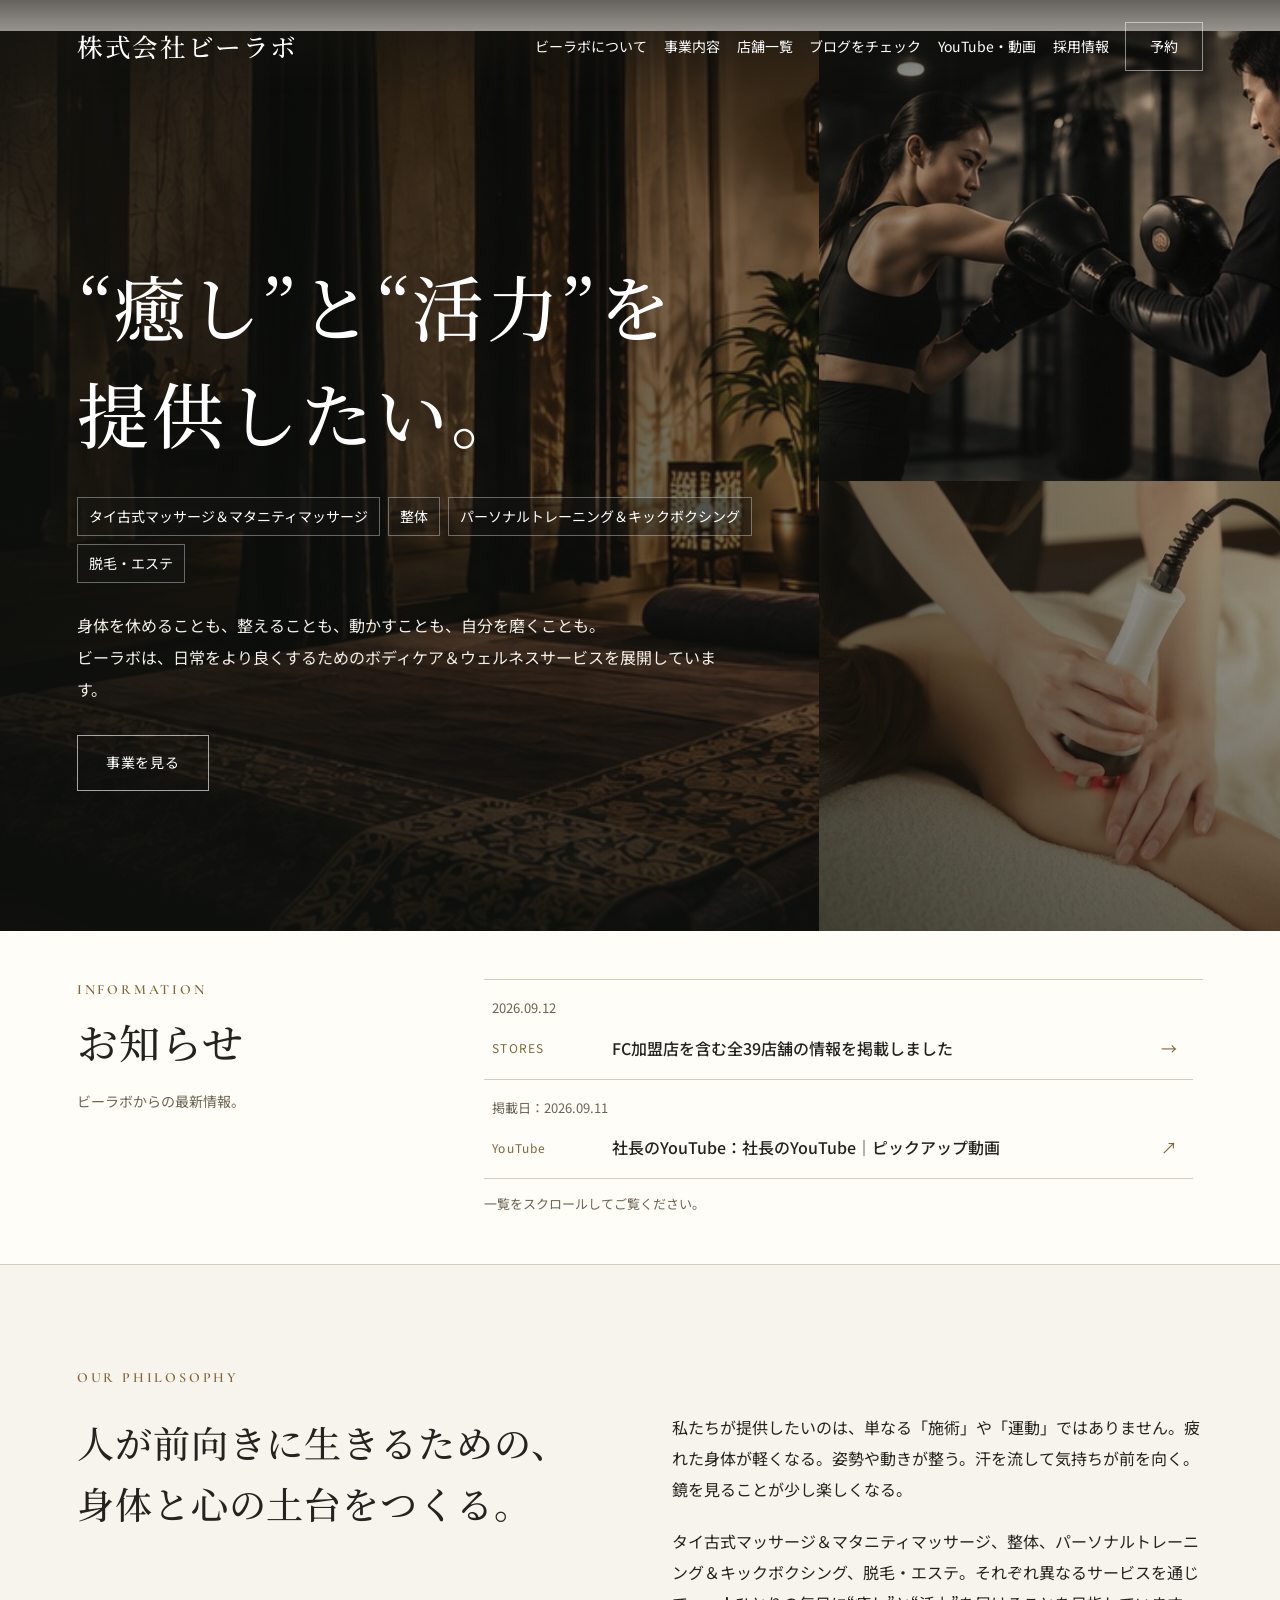
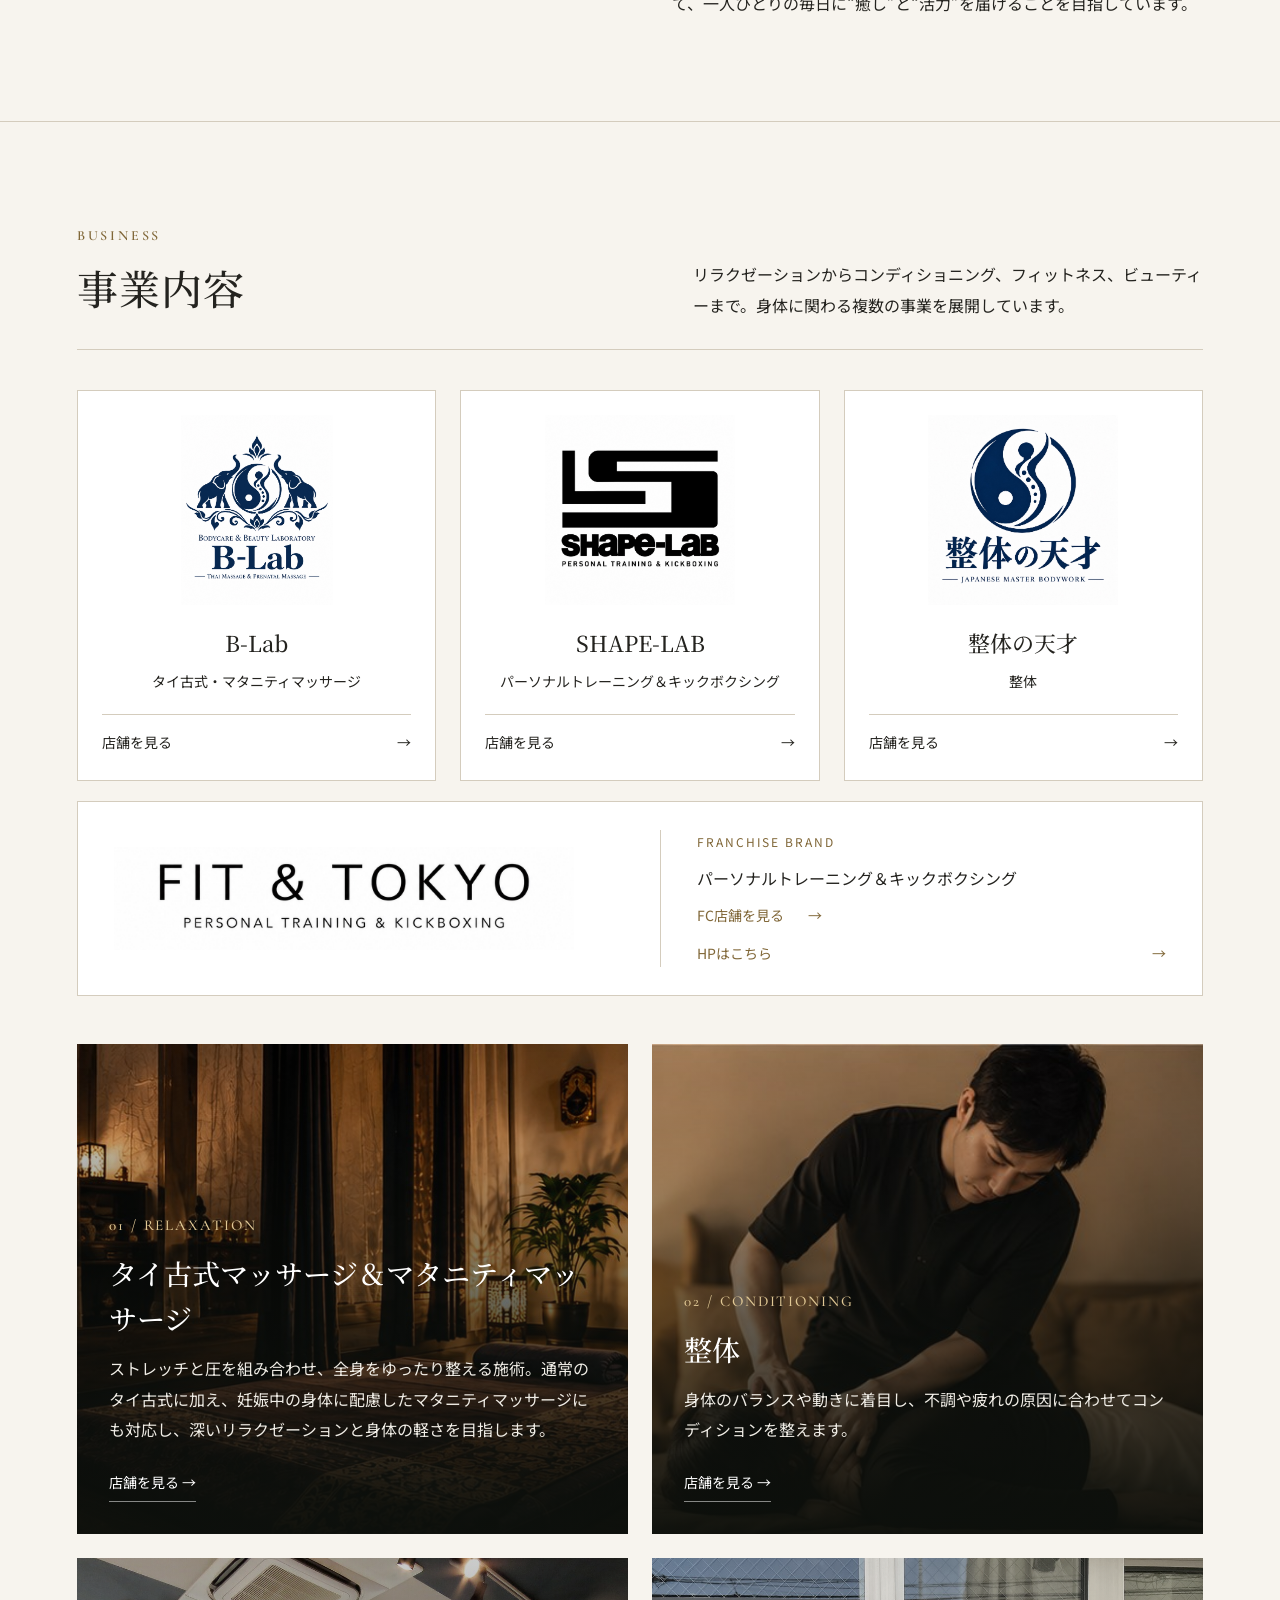
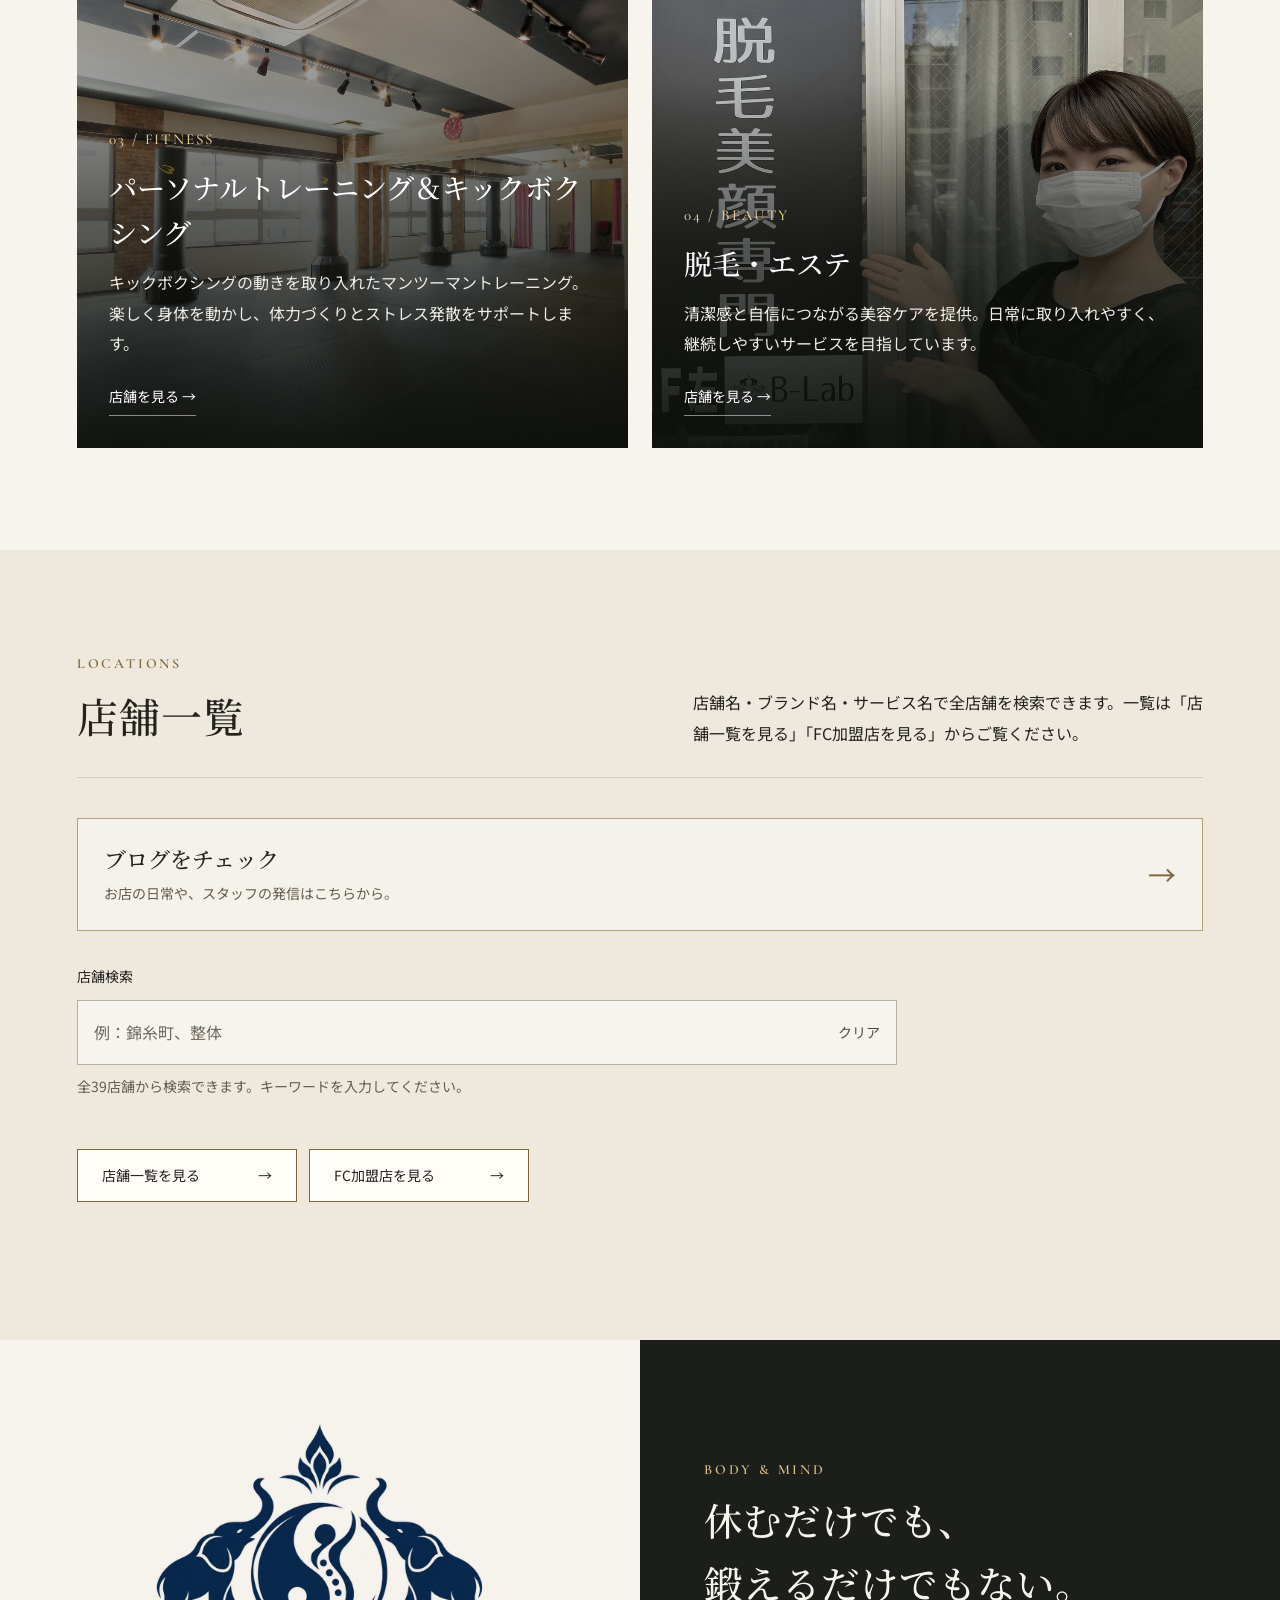
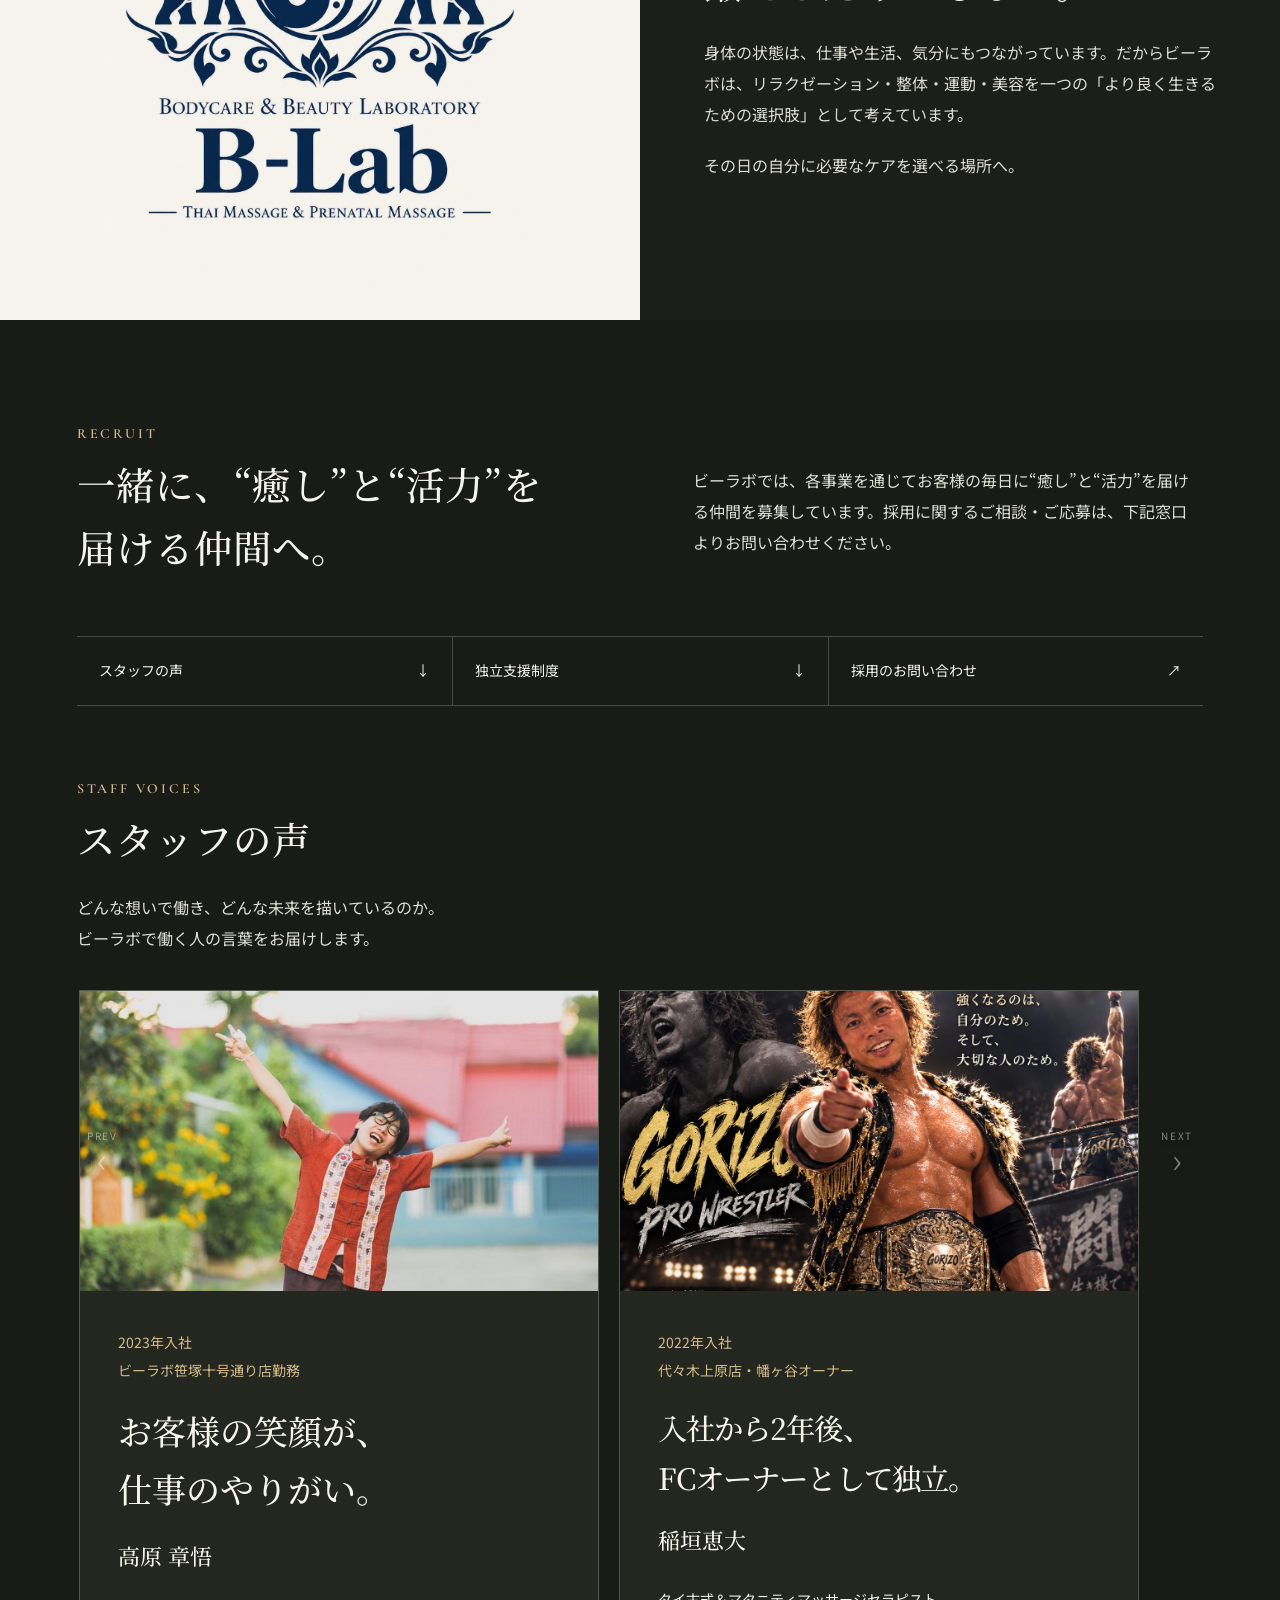
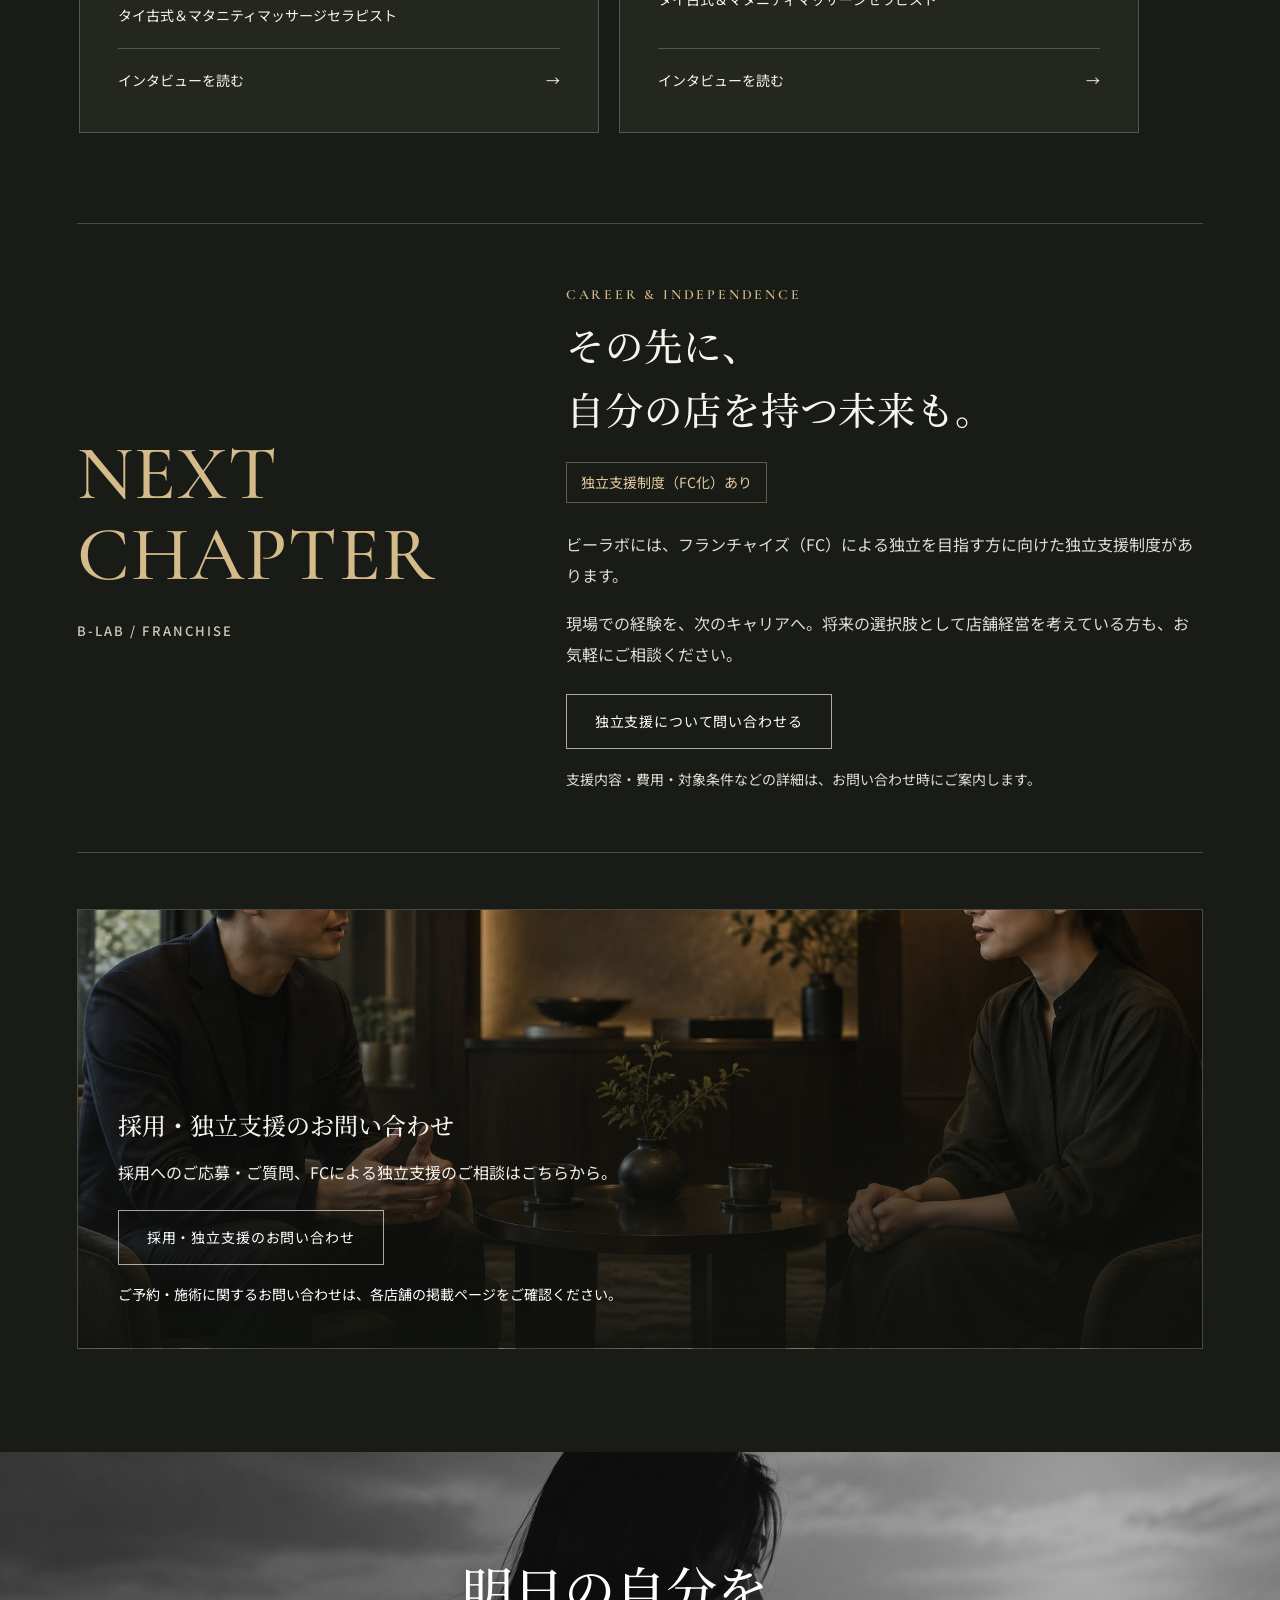
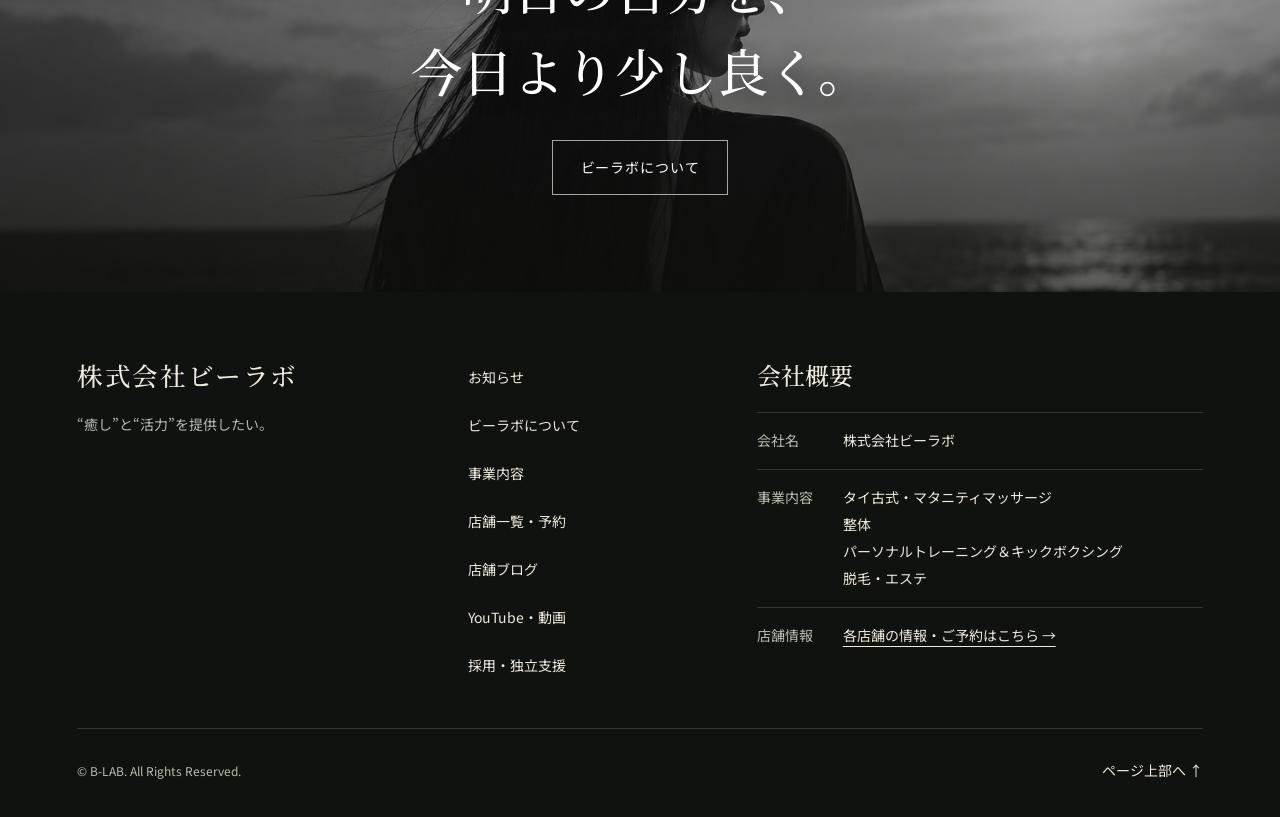
==== commit d7ba2e77: "Update index.html" ====
--- a/index.html
+++ b/index.html
@@ -5,9 +5,8 @@
   <meta name="viewport" content="width=device-width, initial-scale=1" />
   <meta name="description" content="株式会社ビーラボ。タイ古式マッサージ＆マタニティマッサージ、整体、パーソナルトレーニング＆キックボクシング、脱毛・エステを通じて、“癒し”と“活力”を提供します。" />
   <meta name="google-site-verification" content="dTaSn4m3Mqe2Ze1Lvx7oLe61tn_nbYb9NrvXR_ks0ZA" />
-  <link rel="canonical" href="https://bodycare-b-lab.com/" />
-  <link rel="icon" type="image/svg+xml" href="/assets/b-lab-icon.svg" />
-  <link rel="apple-touch-icon" href="/assets/b-lab-icon.svg" />
+  <link rel="icon" type="image/jpeg" href="/assets/ビーラボ(1).jpeg" />
+　<link rel="apple-touch-icon" href="/assets/ビーラボ(1).jpeg" />
   <title>株式会社ビーラボ | “癒し”と“活力”を提供したい。</title>
   <script type="application/ld+json">
   {
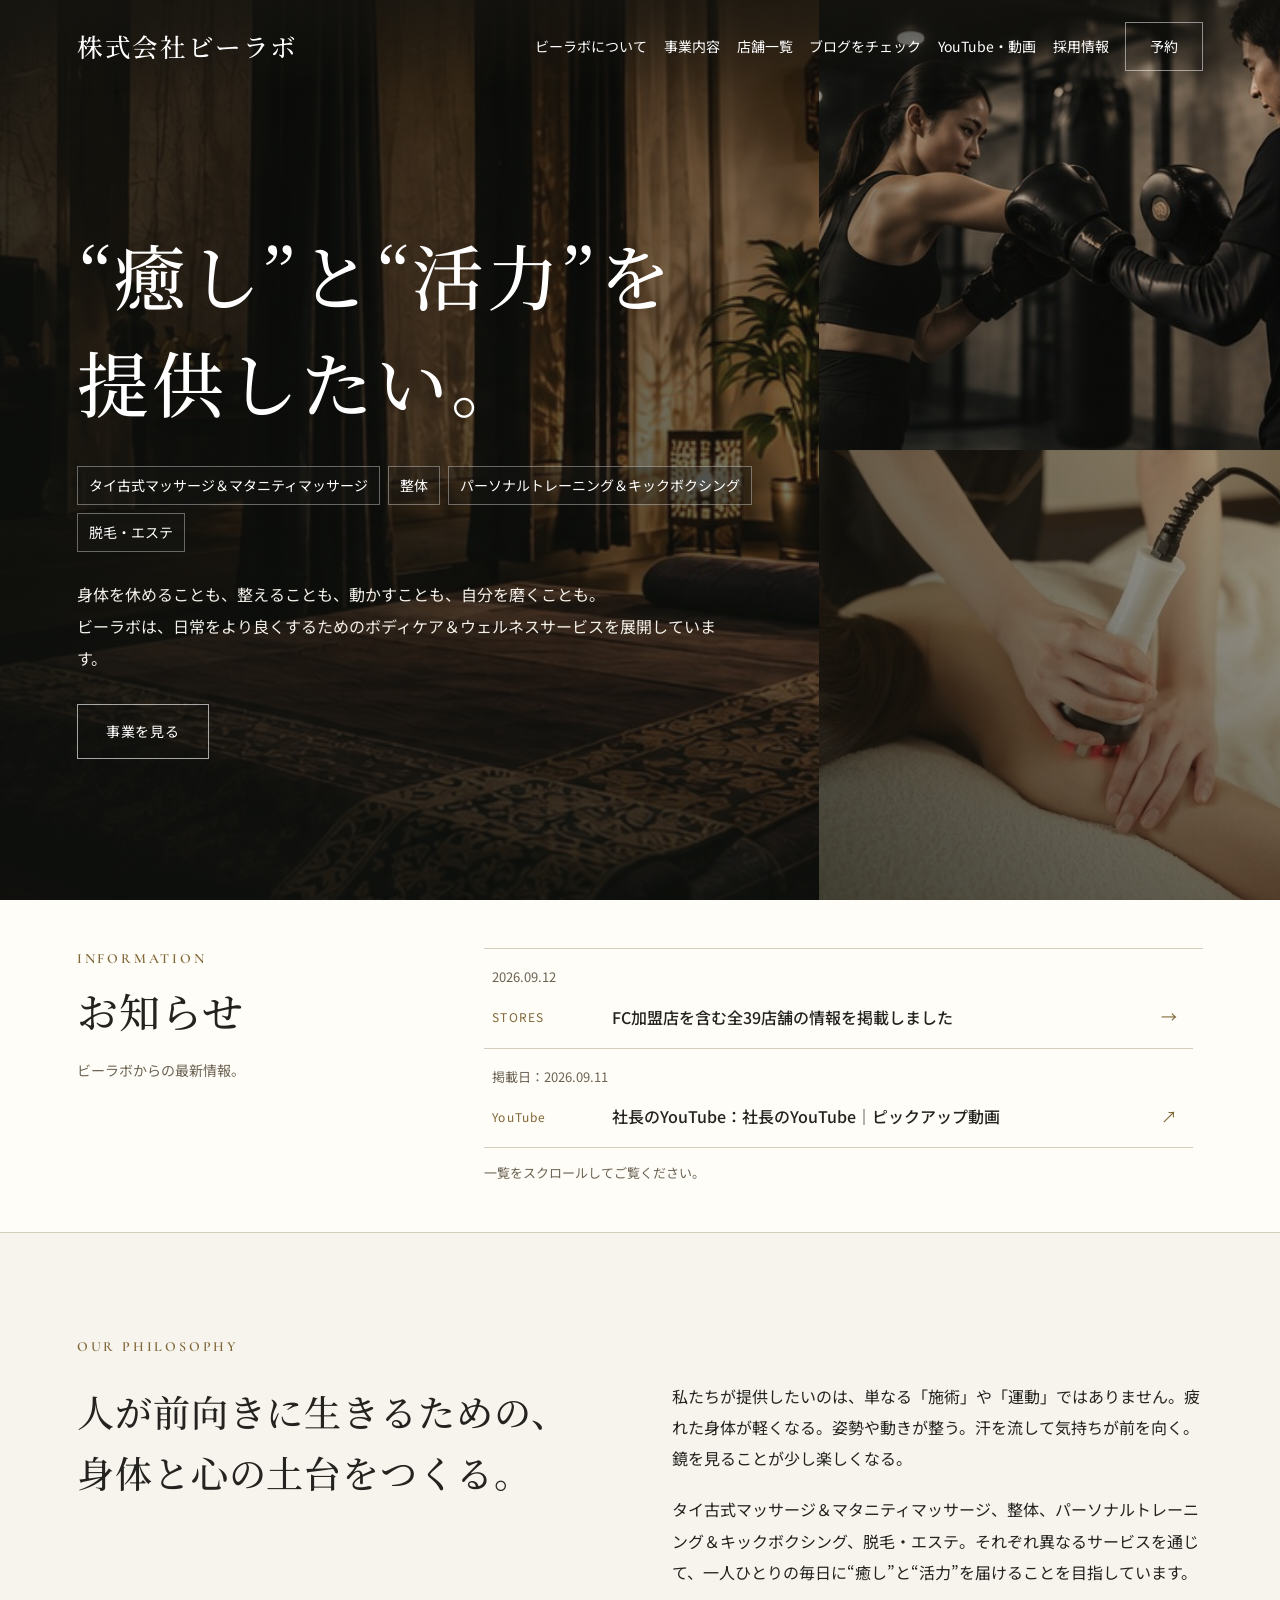
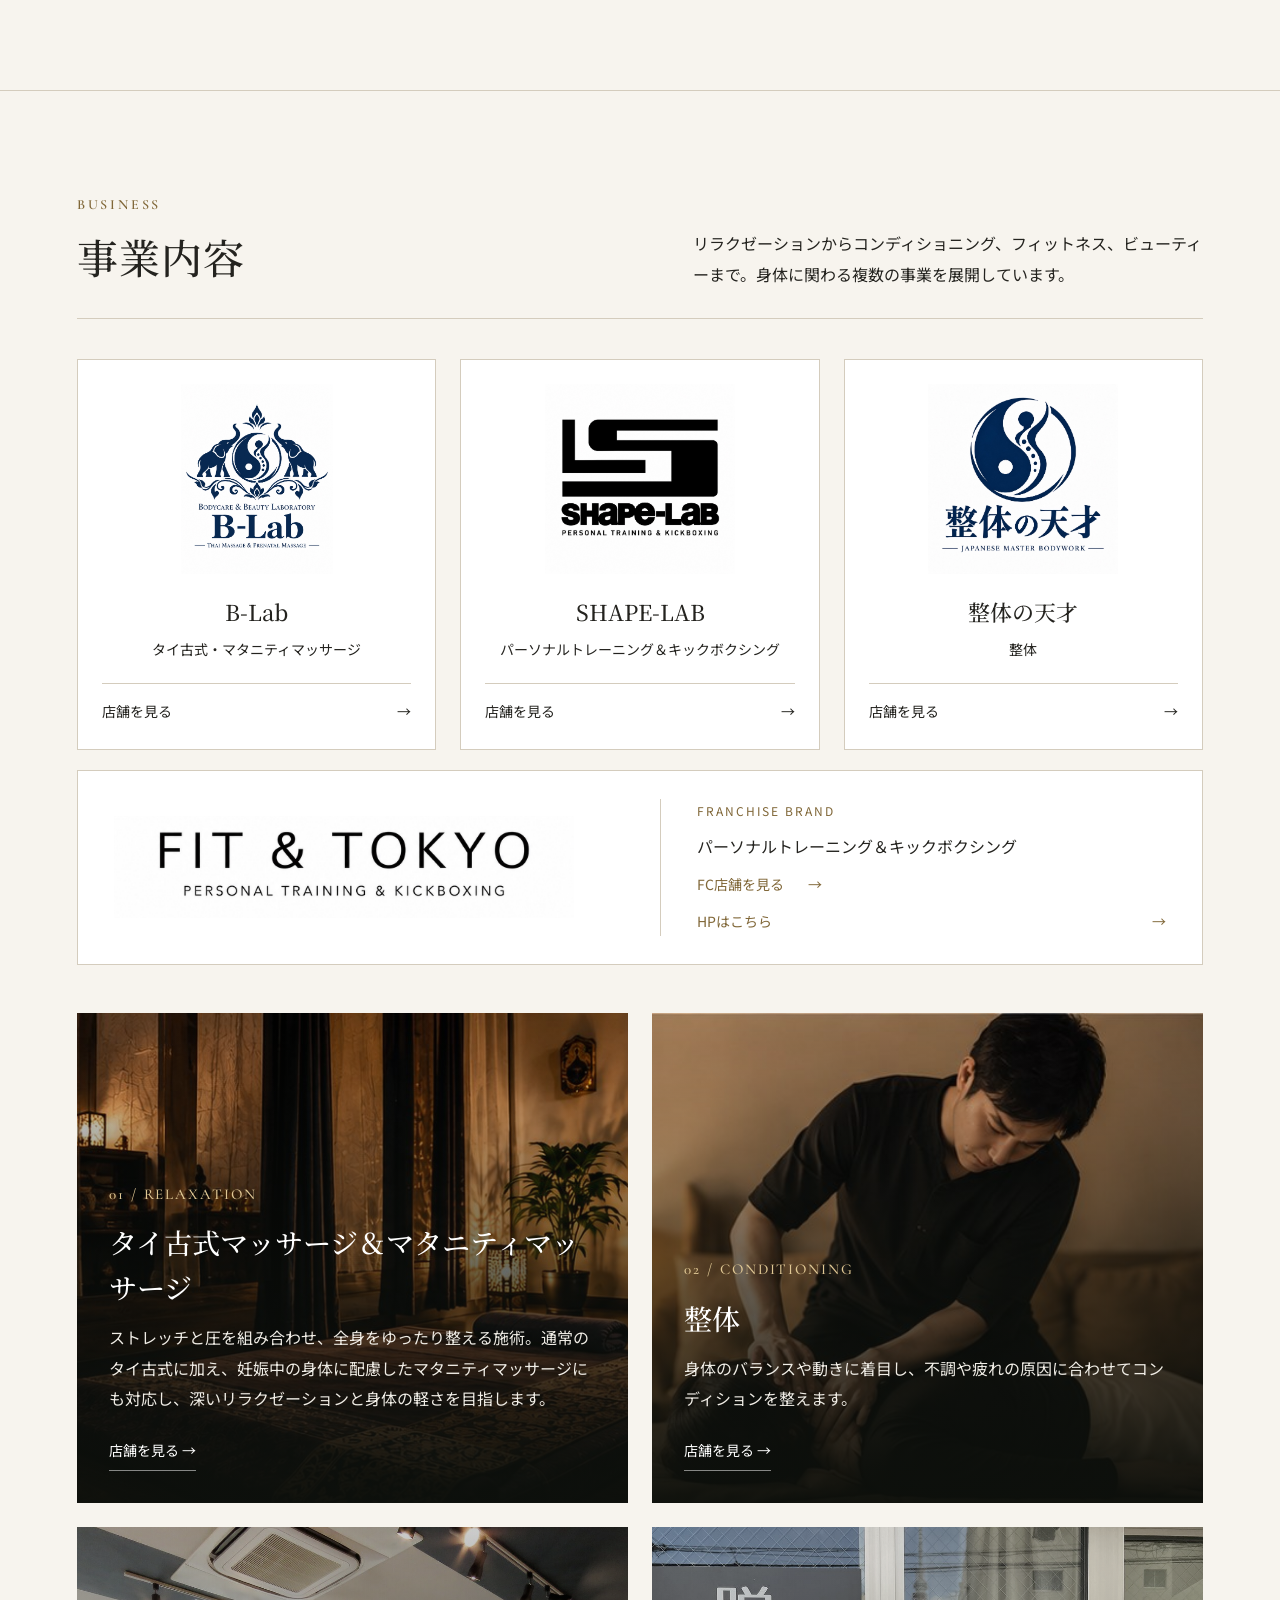
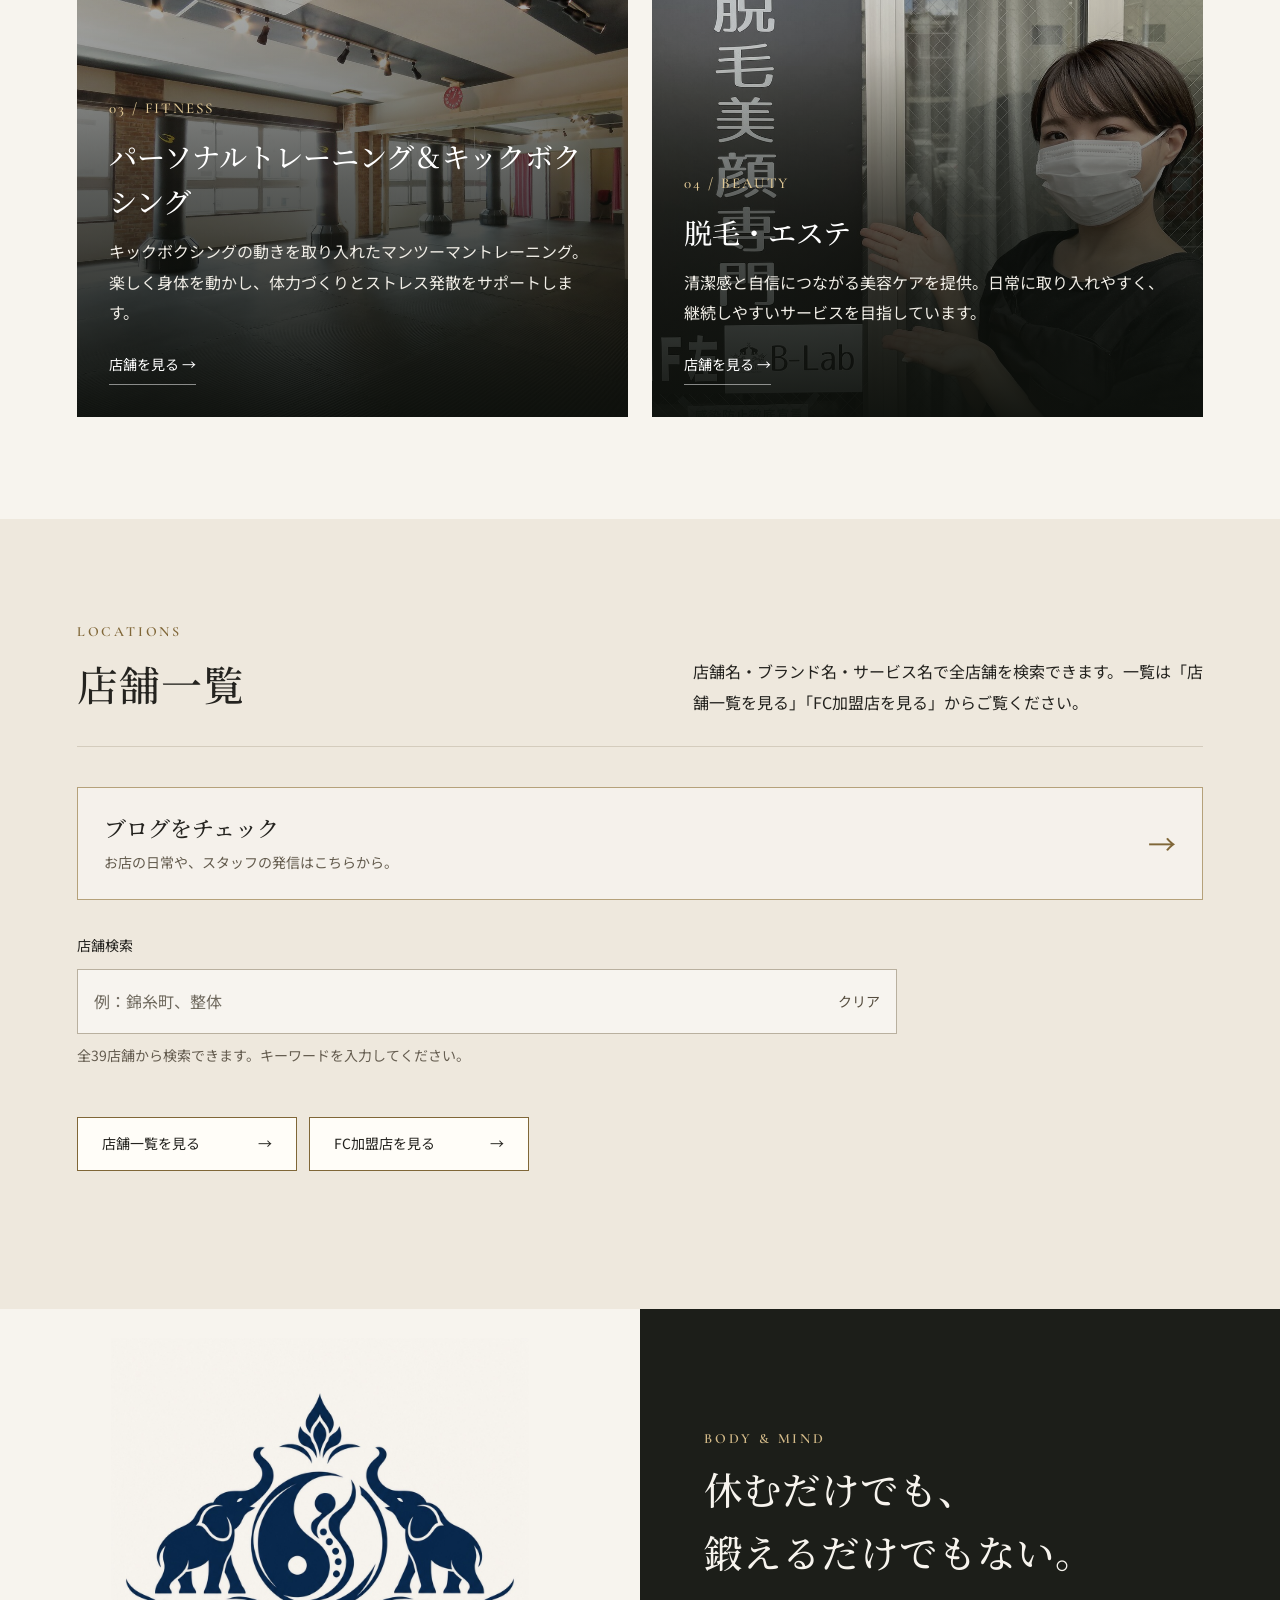
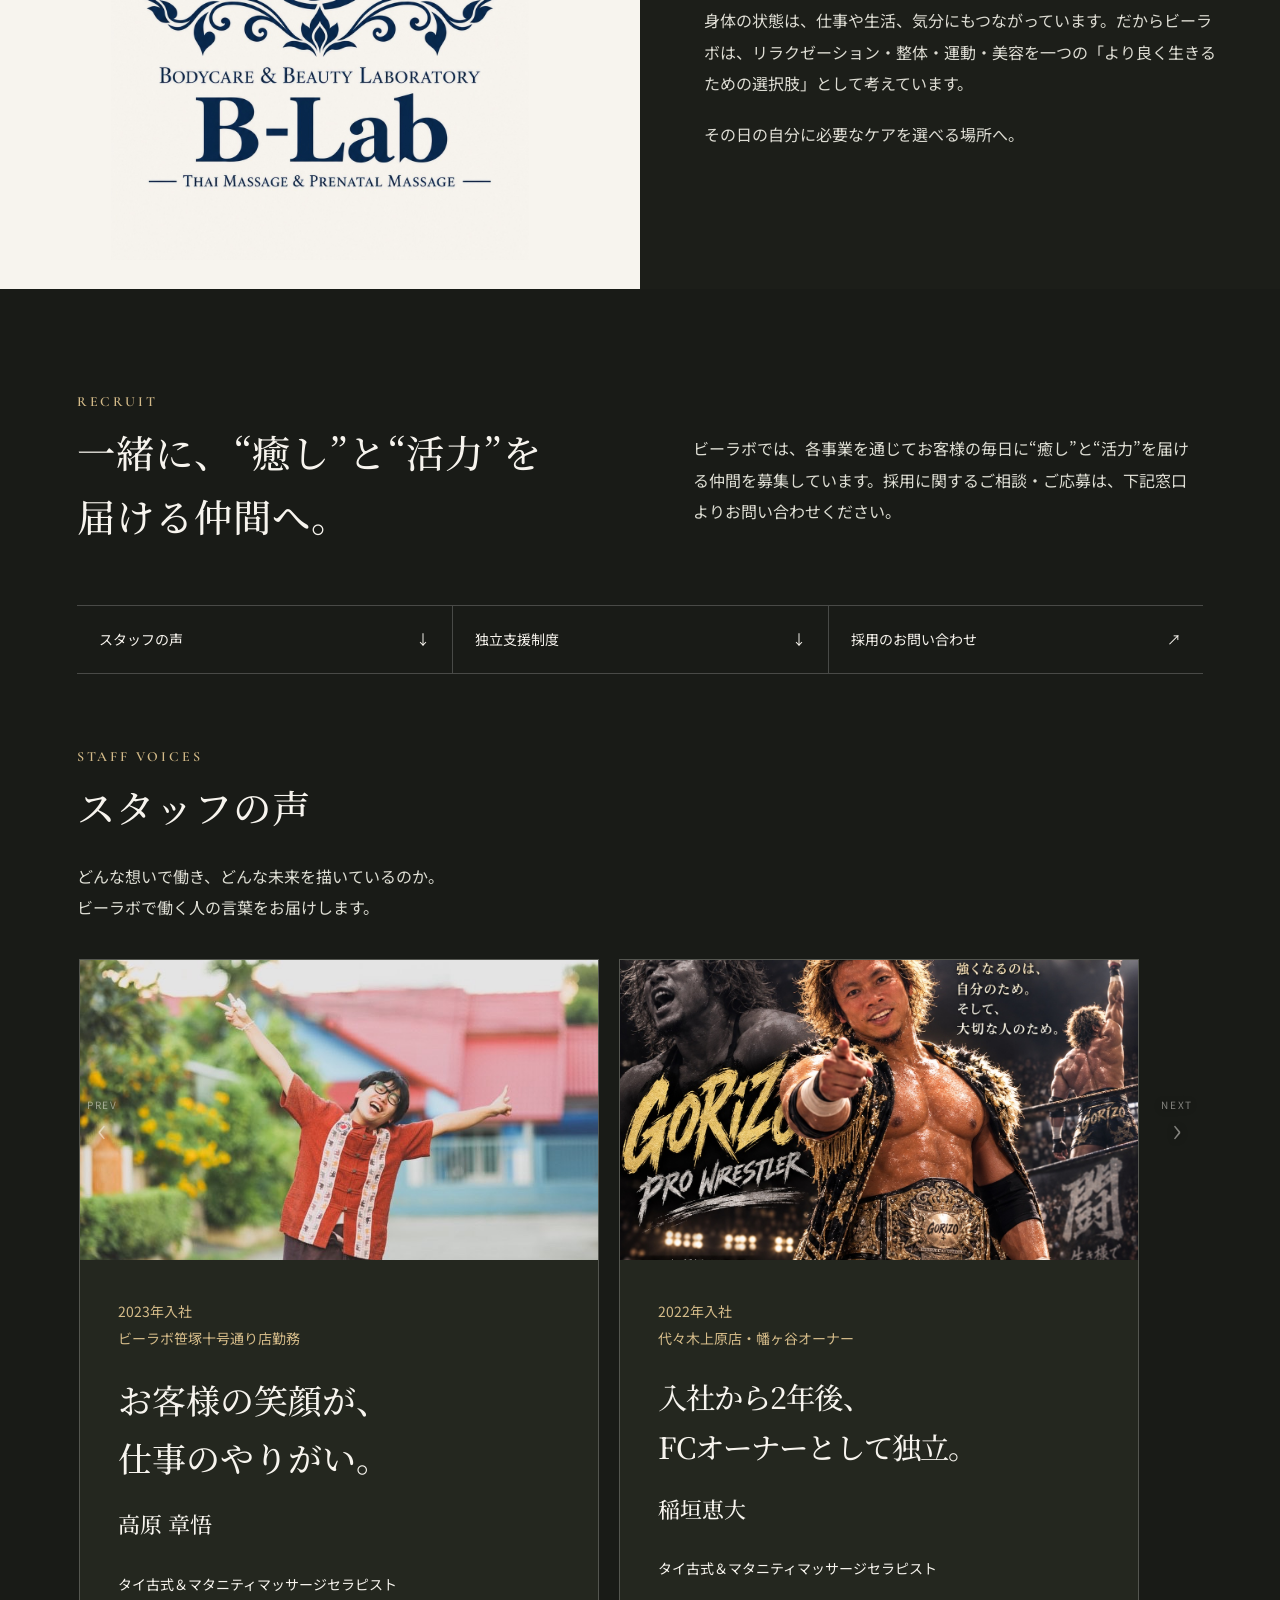
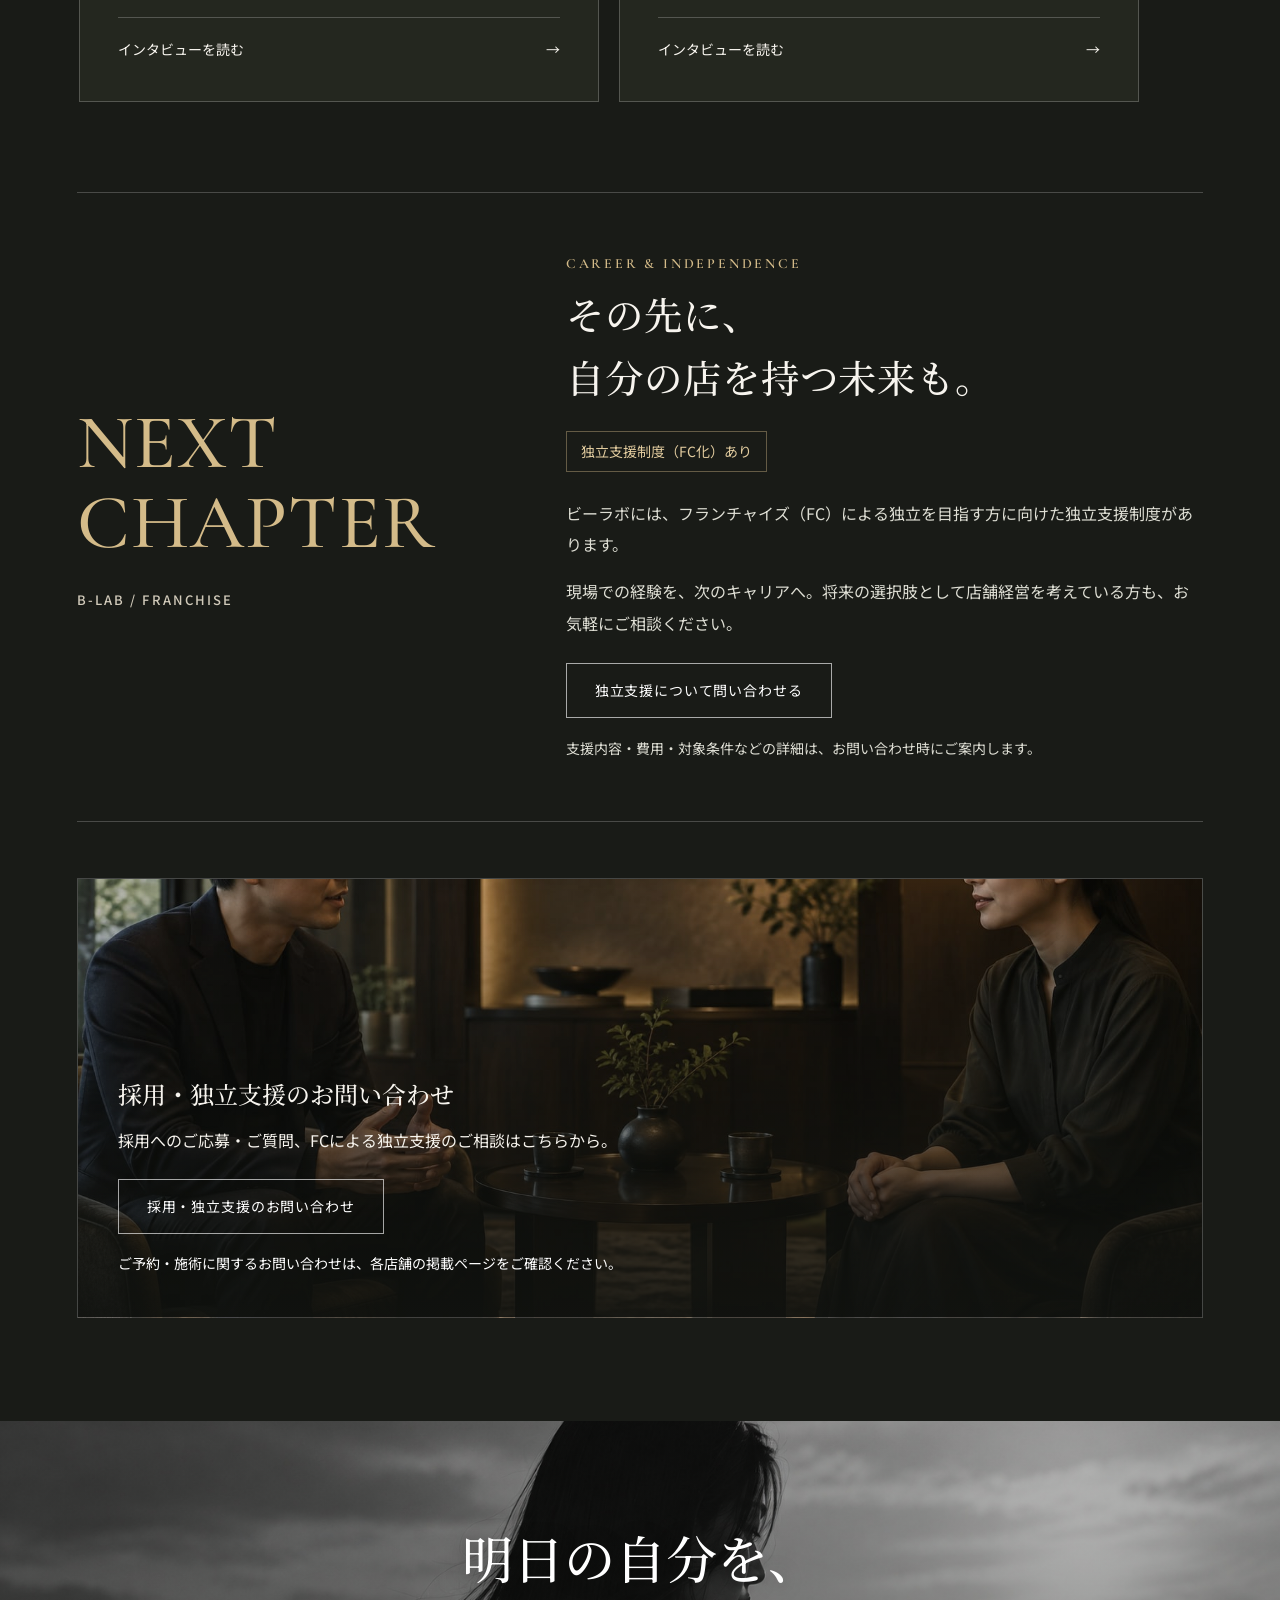
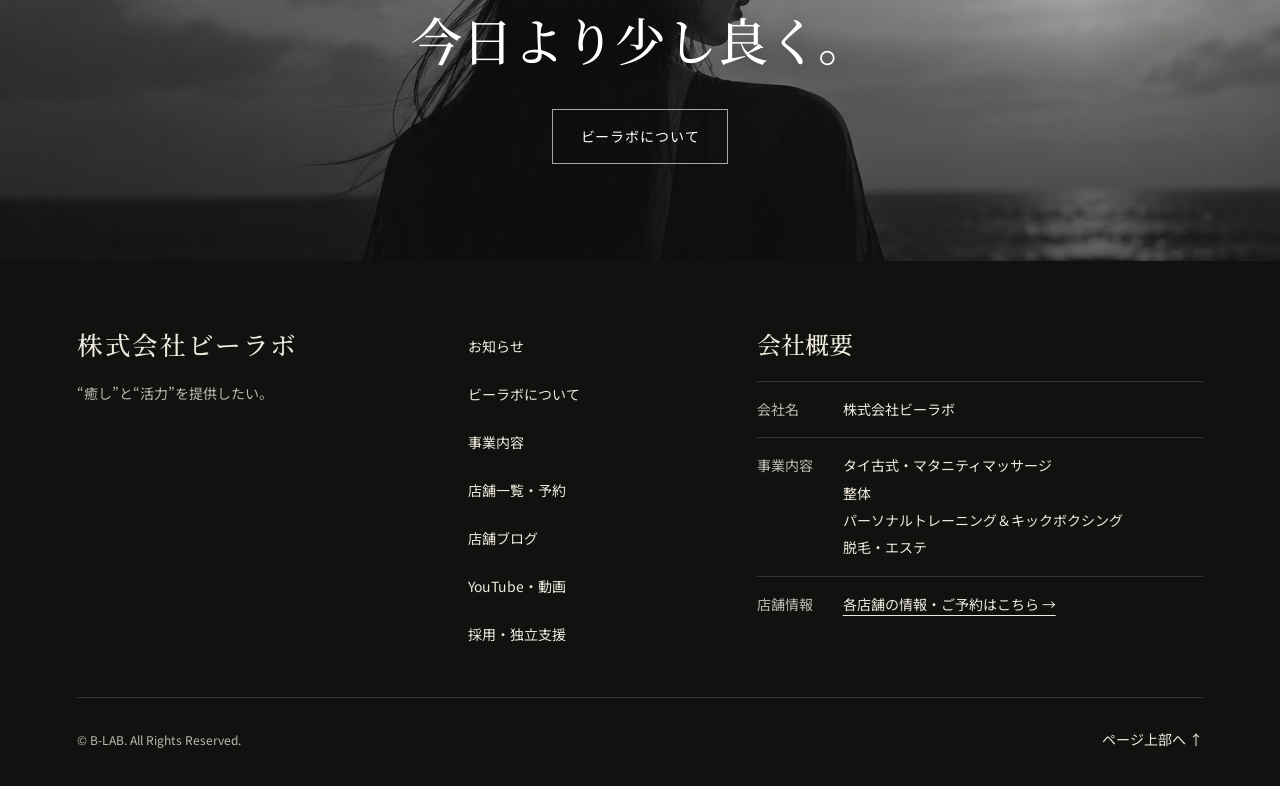
==== commit e64a7a1c: "Add iPhone home screen PNG icon while preserving desktop favicon" ====
--- a/index.html
+++ b/index.html
@@ -5,8 +5,8 @@
   <meta name="viewport" content="width=device-width, initial-scale=1" />
   <meta name="description" content="株式会社ビーラボ。タイ古式マッサージ＆マタニティマッサージ、整体、パーソナルトレーニング＆キックボクシング、脱毛・エステを通じて、“癒し”と“活力”を提供します。" />
   <meta name="google-site-verification" content="dTaSn4m3Mqe2Ze1Lvx7oLe61tn_nbYb9NrvXR_ks0ZA" />
-  <link rel="icon" type="image/jpeg" href="/assets/ビーラボ(1).jpeg" />
-　<link rel="apple-touch-icon" href="/assets/ビーラボ(1).jpeg" />
+  <link rel="icon" type="image/jpeg" href="/assets/b-lab-favicon.jpeg" />
+<link rel="apple-touch-icon" sizes="180x180" href="/apple-touch-icon.png" />
   <title>株式会社ビーラボ | “癒し”と“活力”を提供したい。</title>
   <script type="application/ld+json">
   {
